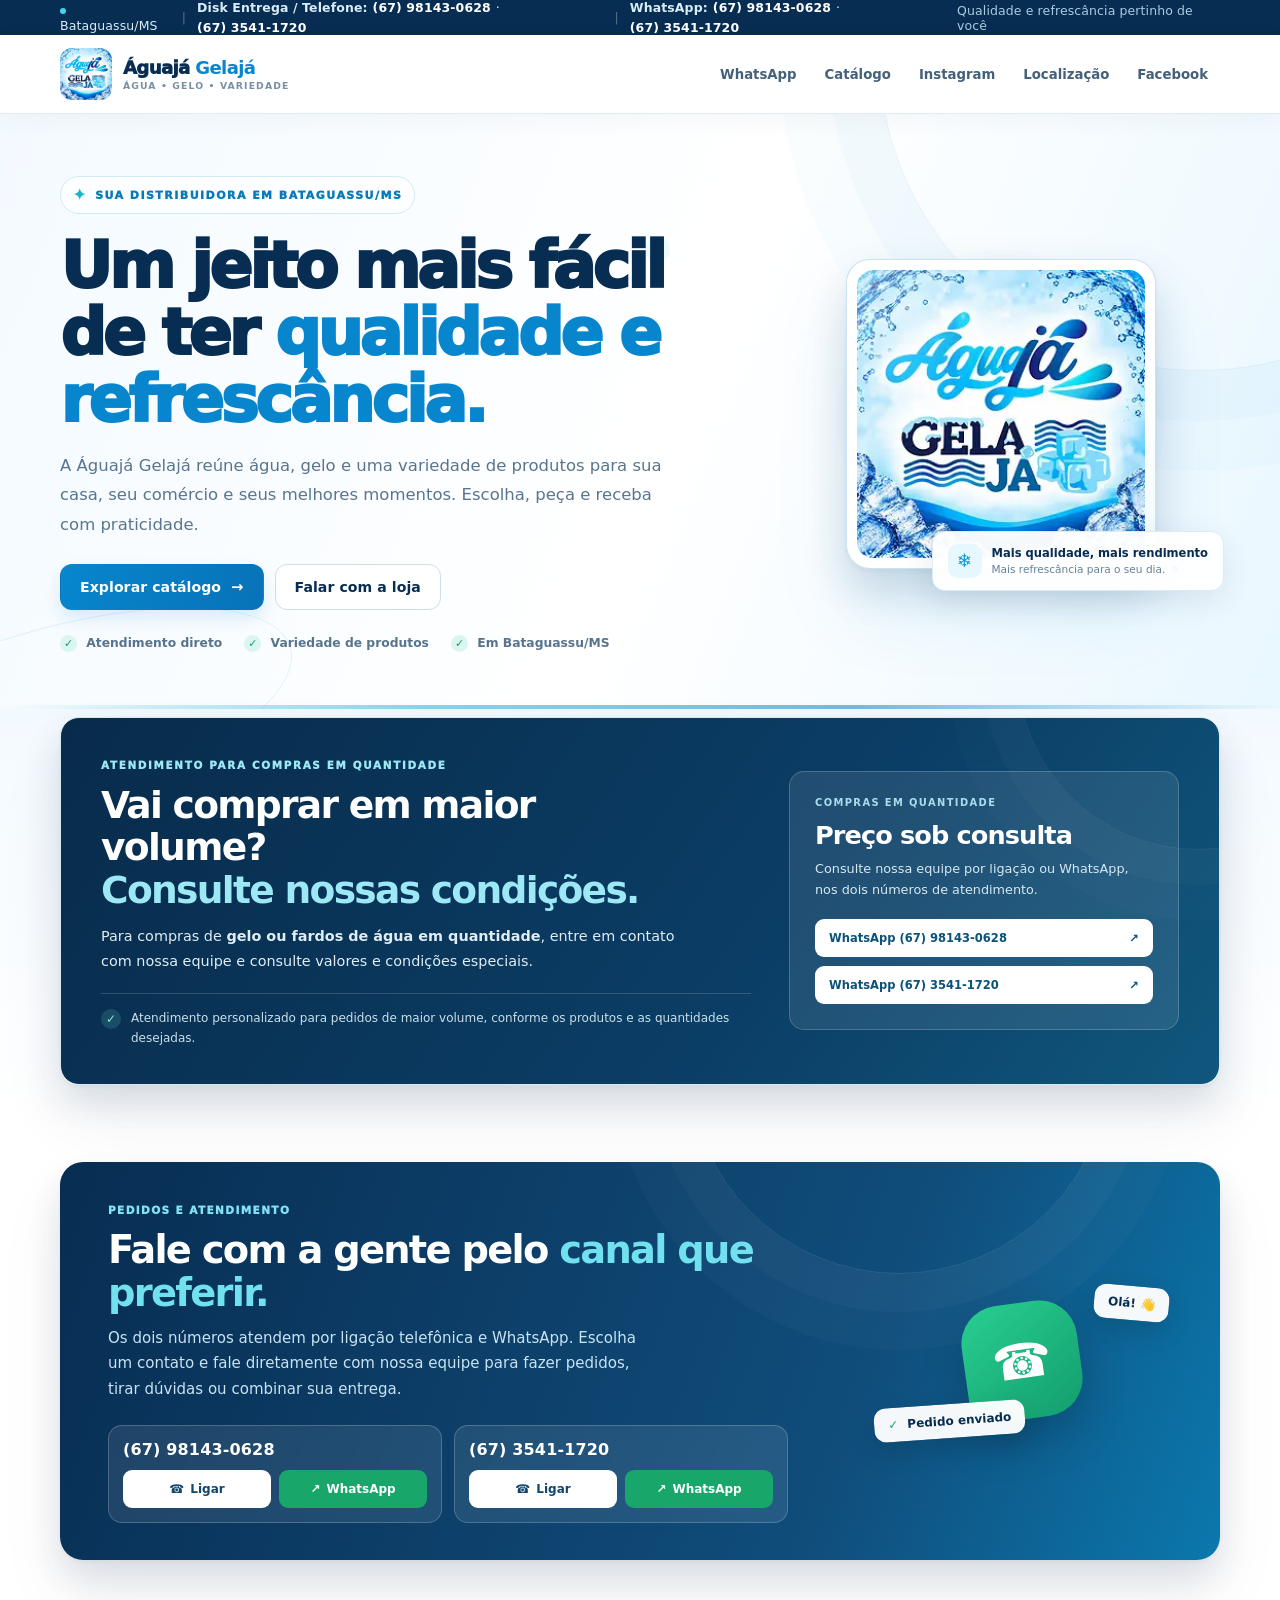
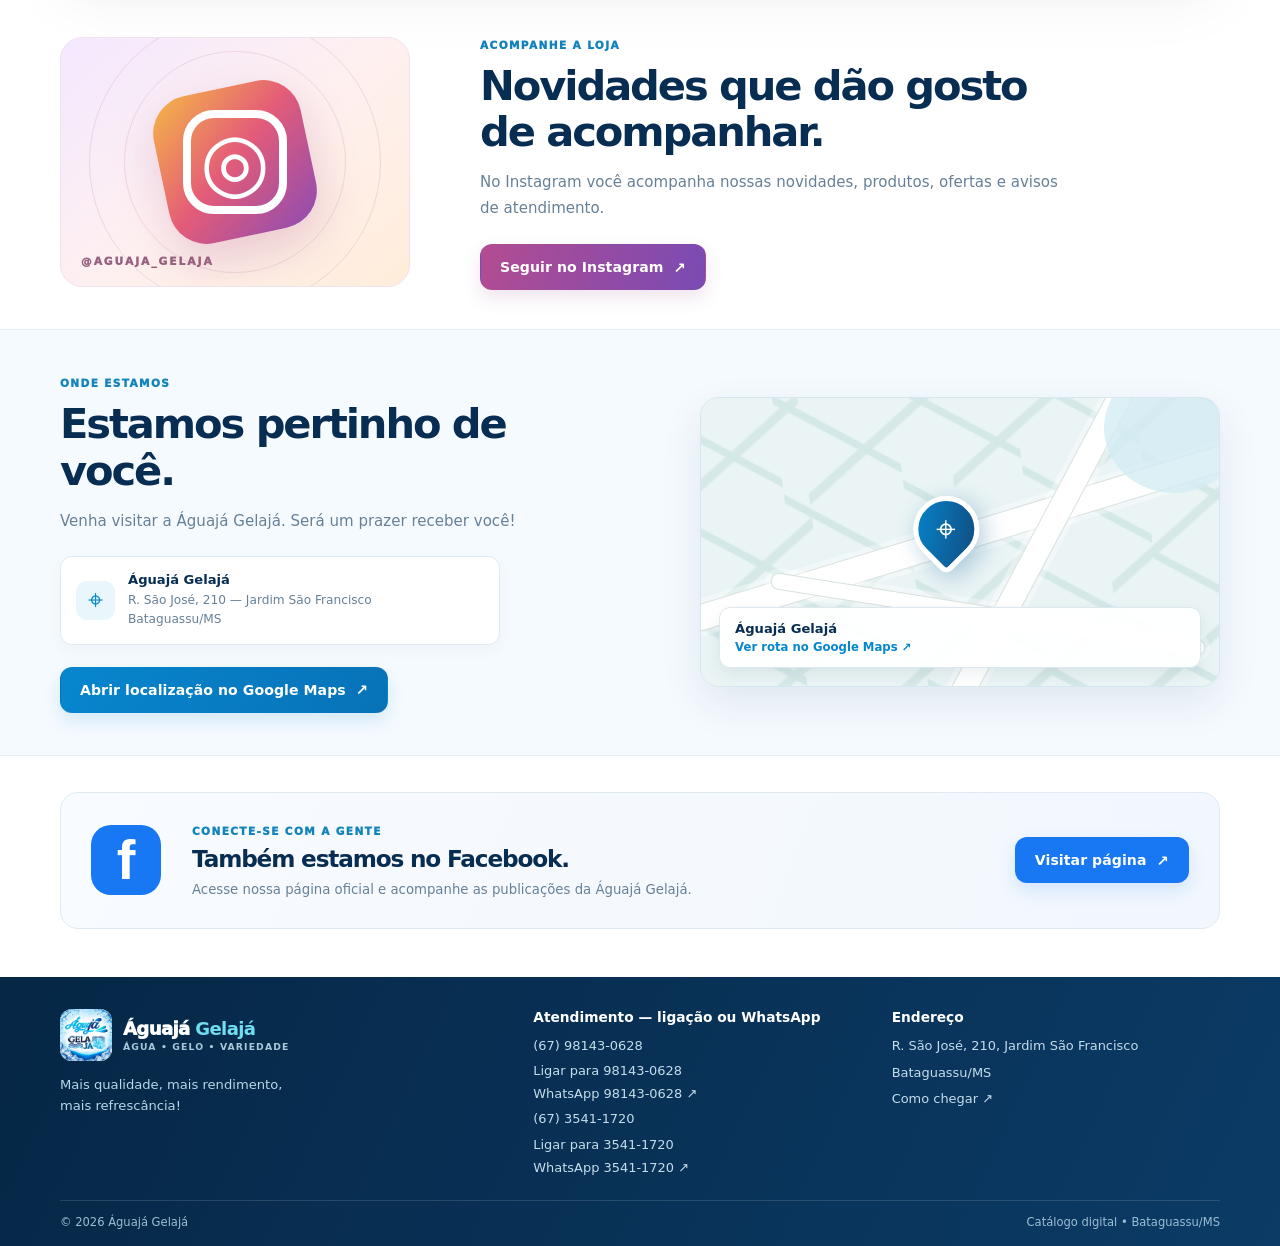
==== index.html @ b00aa29a "Atualiza cache da correção de enquadramento das fotos" ====
<!doctype html>
<html lang="pt-BR">
<head>
<meta charset="utf-8">
<meta http-equiv="Content-Security-Policy" content="default-src 'self'; script-src 'self'; style-src 'self'; img-src 'self' data:; connect-src 'self'; font-src 'self' data:; object-src 'none'; base-uri 'self'; form-action 'self'; frame-src 'none'; upgrade-insecure-requests;">
<meta name="viewport" content="width=device-width,initial-scale=1">
<meta name="theme-color" content="#082d52">
<meta name="description" content="Águajá Gelajá em Bataguassu/MS: distribuidora de água, gelo e variedade. Consulte nosso catálogo, faça seu pedido pelo WhatsApp ou visite nossa loja.">
<meta name="robots" content="index,follow,max-image-preview:large">
<link rel="canonical" href="https://aguajagelaja.github.io/aguaja-gelaja-catalogo/">
<meta property="og:locale" content="pt_BR">
<meta property="og:type" content="website">
<meta property="og:site_name" content="Águajá Gelajá">
<meta property="og:title" content="Águajá Gelajá | Água, gelo e variedade em Bataguassu/MS">
<meta property="og:description" content="Distribuidora de água, gelo e variedade em Bataguassu/MS. Confira o catálogo e peça pelo WhatsApp.">
<meta property="og:url" content="https://aguajagelaja.github.io/aguaja-gelaja-catalogo/">
<meta name="twitter:card" content="summary">
<title>Águajá Gelajá | Água, gelo e variedade em Bataguassu/MS</title>
<script type="application/ld+json">
{
  "@context": "https://schema.org",
  "@type": "Store",
  "name": "Águajá Gelajá",
  "url": "https://aguajagelaja.github.io/aguaja-gelaja-catalogo/",
  "description": "Distribuidora de água, gelo e variedade de produtos em Bataguassu, Mato Grosso do Sul.",
  "telephone": "+55-67-98143-0628",
  "address": {
    "@type": "PostalAddress",
    "streetAddress": "Rua São José, 210, Jardim São Francisco",
    "addressLocality": "Bataguassu",
    "addressRegion": "MS",
    "addressCountry": "BR"
  },
  "areaServed": {
    "@type": "City",
    "name": "Bataguassu"
  },
  "sameAs": [
    "https://www.instagram.com/aguaja_gelaja/",
    "https://www.facebook.com/share/1Gkaachfu8/"
  ],
  "contactPoint": [
    {
      "@type": "ContactPoint",
      "telephone": "+55-67-98143-0628",
      "contactType": "customer service",
      "availableLanguage": "Portuguese"
    },
    {
      "@type": "ContactPoint",
      "telephone": "+55-67-3541-1720",
      "contactType": "customer service",
      "availableLanguage": "Portuguese"
    }
  ]
}
</script>
<link rel="icon" href="assets/favicon.svg" type="image/svg+xml">
<link rel="stylesheet" href="assets/style.css?v=20261113-photo-frame-v2">
</head>
<body>
<div class="topbar">
  <div class="wrap topbar-inner">
    <span><span class="topbar-dot"></span> Bataguassu/MS</span>
    <span class="topbar-separator">|</span>
    <span class="topbar-contact"><b>Disk Entrega / Telefone:</b> <a href="tel:+5567981430628">(67) 98143-0628</a> · <a href="tel:+556735411720">(67) 3541-1720</a></span>
    <span class="topbar-separator">|</span>
    <span class="topbar-contact"><b>WhatsApp:</b> <a href="https://wa.me/5567981430628" target="_blank" rel="noopener">(67) 98143-0628</a> · <a href="https://wa.me/556735411720" target="_blank" rel="noopener">(67) 3541-1720</a></span>
    <span class="topbar-note">Qualidade e refrescância pertinho de você</span>
  </div>
</div>

<header class="site-header">
  <div class="wrap nav">
    <a class="brand" href="#inicio" aria-label="Águajá Gelajá — início">
      <span class="brand-logo"><img src="imagens/logo-aguaja-gelaja.webp?v=20261031-2" alt=""></span>
      <span class="brand-name">Águajá <b>Gelajá</b><small>ÁGUA • GELO • VARIEDADE</small></span>
    </a>
    <nav class="main-nav" aria-label="Navegação principal">
      <a href="#whatsapp">WhatsApp</a>
      <a href="#catalogo">Catálogo</a>
      <a href="#instagram">Instagram</a>
      <a href="#localizacao">Localização</a>
      <a href="#facebook">Facebook</a>
    </nav>
  </div>
</header>

<main id="inicio">
  <section class="hero">
    <div class="hero-orb hero-orb-one" aria-hidden="true"></div>
    <div class="hero-orb hero-orb-two" aria-hidden="true"></div>
    <div class="wrap hero-grid">
      <div class="hero-copy">
        <span class="eyebrow"><span class="eyebrow-spark">✦</span> SUA DISTRIBUIDORA EM BATAGUASSU/MS</span>
        <h1>Um jeito mais fácil de ter <span>qualidade e refrescância.</span></h1>
        <p>A Águajá Gelajá reúne água, gelo e uma variedade de produtos para sua casa, seu comércio e seus melhores momentos. Escolha, peça e receba com praticidade.</p>
        <div class="actions">
          <a class="button" href="#catalogo" id="explorarCatalogo" aria-expanded="false">Explorar catálogo <span aria-hidden="true">→</span></a>
          <a class="button button-outline" href="#whatsapp">Falar com a loja</a>
        </div>
        <div class="hero-proof">
          <span><b>✓</b> Atendimento direto</span>
          <span><b>✓</b> Variedade de produtos</span>
          <span><b>✓</b> Em Bataguassu/MS</span>
        </div>
      </div>
      <div class="hero-visual">
        <div class="hero-visual-glow"></div>
        <div class="hero-logo">
          <img src="imagens/logo-aguaja-gelaja.webp?v=20261031-2" alt="Logo oficial da Águajá Gelajá">
        </div>
        <div class="visual-caption"><span class="caption-icon">❄</span><span><b>Mais qualidade, mais rendimento</b><small>Mais refrescância para o seu dia.</small></span></div>
      </div>
    </div>
    <div class="hero-bottom-line"></div>
  </section>

  <section class="wholesale-section" aria-label="Condições para compras em quantidade">
    <div class="wrap">
      <div class="wholesale-banner">
        <div class="wholesale-copy">
          <span class="wholesale-kicker">ATENDIMENTO PARA COMPRAS EM QUANTIDADE</span>
          <h2>Vai comprar em maior volume? <span>Consulte nossas condições.</span></h2>
          <p>Para compras de <strong>gelo ou fardos de água em quantidade</strong>, entre em contato com nossa equipe e consulte valores e condições especiais.</p>
          <div class="wholesale-note"><span aria-hidden="true">✓</span><span>Atendimento personalizado para pedidos de maior volume, conforme os produtos e as quantidades desejadas.</span></div>
        </div>
        <div class="wholesale-contact-card">
          <span class="wholesale-contact-label">COMPRAS EM QUANTIDADE</span>
          <strong>Preço sob consulta</strong>
          <p>Consulte nossa equipe por ligação ou WhatsApp, nos dois números de atendimento.</p>
          <div class="wholesale-contact-links">
            <a href="https://wa.me/5567981430628?text=Ol%C3%A1!%20Gostaria%20de%20consultar%20valores%20para%20compra%20de%20gelo%20ou%20fardos%20de%20%C3%A1gua%20em%20quantidade." target="_blank" rel="noopener" class="wholesale-contact-link">WhatsApp (67) 98143-0628 <span aria-hidden="true">↗</span></a>
            <a href="https://wa.me/556735411720?text=Ol%C3%A1!%20Gostaria%20de%20consultar%20valores%20para%20compra%20de%20gelo%20ou%20fardos%20de%20%C3%A1gua%20em%20quantidade." target="_blank" rel="noopener" class="wholesale-contact-link">WhatsApp (67) 3541-1720 <span aria-hidden="true">↗</span></a>
          </div>
        </div>
      </div>
    </div>
  </section>

  <section class="section whatsapp-section" id="whatsapp">
    <div class="wrap">
      <div class="contact-panel">
        <div class="contact-panel-copy">
          <span class="section-kicker">PEDIDOS E ATENDIMENTO</span>
          <h2>Fale com a gente pelo <span>canal que preferir.</span></h2>
          <p>Os dois números atendem por ligação telefônica e WhatsApp. Escolha um contato e fale diretamente com nossa equipe para fazer pedidos, tirar dúvidas ou combinar sua entrega.</p>
          <div class="contact-number-grid">
            <div class="contact-number-card">
              <strong>(67) 98143-0628</strong>
              <div class="contact-number-actions">
                <a class="contact-action-call" href="tel:+5567981430628"><span aria-hidden="true">☎</span> Ligar</a>
                <a class="contact-action-whatsapp" href="https://wa.me/5567981430628" target="_blank" rel="noopener"><span aria-hidden="true">↗</span> WhatsApp</a>
              </div>
            </div>
            <div class="contact-number-card">
              <strong>(67) 3541-1720</strong>
              <div class="contact-number-actions">
                <a class="contact-action-call" href="tel:+556735411720"><span aria-hidden="true">☎</span> Ligar</a>
                <a class="contact-action-whatsapp" href="https://wa.me/556735411720" target="_blank" rel="noopener"><span aria-hidden="true">↗</span> WhatsApp</a>
              </div>
            </div>
          </div>
        </div>
        <div class="contact-panel-art" aria-hidden="true">
          <div class="chat-bubble bubble-back">Olá! 👋</div>
          <div class="chat-bubble bubble-front"><span>✓</span> Pedido enviado</div>
          <div class="chat-circle">☎</div>
        </div>
      </div>
    </div>
  </section>

  <section class="section catalog-section" id="catalogo" hidden>
    <div class="wrap">
      <div class="catalog-intro">
        <div>
          <span class="section-kicker">ESCOLHA O QUE VOCÊ PRECISA</span>
          <h2>Nosso catálogo</h2>
          <p>Confira todos os produtos em um só lugar, use a busca para encontrar o que procura e monte seu pedido em poucos passos.</p>
        </div>
        <button class="button cart-open-button" id="openCart"><span>▣</span> Meu pedido <span class="count" id="count">0</span></button>
      </div>
      <div class="catalog-workspace">
        <div class="catalog-controls">
          <div class="category-navigation">
            <div class="category-tabs-heading">Escolha uma categoria</div>
            <div class="tabs" id="tabs" role="group" aria-label="Categorias do catálogo"></div>
          </div>
          <div class="tools">
            <label class="search-wrap"><span aria-hidden="true">⌕</span><input id="search" type="search" placeholder="Buscar produto ou sabor..." aria-label="Buscar produto"></label>
            <label class="sort-wrap"><span class="sr-only">Ordenar produtos</span><select id="sort" aria-label="Ordenar produtos"><option value="default">Ordem padrão</option><option value="price-up">Menor preço</option><option value="price-down">Maior preço</option><option value="name">Nome A–Z</option></select></label>
          </div>
        </div>
        <div class="grid" id="products" aria-live="polite"></div>
      </div>
      <p class="disclaimer"><b>Informações:</b> preços e disponibilidade sujeitos a confirmação. Taxa de entrega a consultar. Desconto de 5% nas polpas de fruta para pagamentos em dinheiro ou Pix. Desconto na compra de 2 ou mais galões de 20 L: consulte as condições na loja.</p>
    </div>
  </section>

  <section class="section social-section instagram-section" id="instagram">
    <div class="wrap social-layout">
      <div class="social-art instagram-art" aria-hidden="true">
        <div class="social-art-ring"></div>
        <div class="instagram-glyph">◎</div>
        <span class="social-art-label">@AGUAJA_GELAJA</span>
      </div>
      <div class="social-copy">
        <span class="section-kicker">ACOMPANHE A LOJA</span>
        <h2>Novidades que dão gosto de acompanhar.</h2>
        <p>No Instagram você acompanha nossas novidades, produtos, ofertas e avisos de atendimento.</p>
        <a class="button button-instagram" href="https://www.instagram.com/aguaja_gelaja/" target="_blank" rel="noopener">Seguir no Instagram <span aria-hidden="true">↗</span></a>
      </div>
    </div>
  </section>

  <section class="section location-section" id="localizacao">
    <div class="wrap location-layout">
      <div class="location-copy">
        <span class="section-kicker">ONDE ESTAMOS</span>
        <h2>Estamos pertinho de você.</h2>
        <p>Venha visitar a Águajá Gelajá. Será um prazer receber você!</p>
        <div class="address-card">
          <span class="address-pin">⌖</span>
          <span><b>Águajá Gelajá</b><small>R. São José, 210 — Jardim São Francisco<br>Bataguassu/MS</small></span>
        </div>
        <a class="button" href="https://maps.app.goo.gl/HNXY2ADto111G3rm7" target="_blank" rel="noopener">Abrir localização no Google Maps <span>↗</span></a>
      </div>
      <a class="map-card" href="https://maps.app.goo.gl/HNXY2ADto111G3rm7" target="_blank" rel="noopener" aria-label="Abrir a localização da Águajá Gelajá no Google Maps">
        <div class="map-grid" aria-hidden="true"></div>
        <div class="map-road road-one"></div><div class="map-road road-two"></div><div class="map-road road-three"></div>
        <div class="map-water" aria-hidden="true"></div>
        <div class="map-marker"><span>⌖</span></div>
        <div class="map-label"><b>Águajá Gelajá</b><small>Ver rota no Google Maps ↗</small></div>
      </a>
    </div>
  </section>

  <section class="section social-section facebook-section" id="facebook">
    <div class="wrap facebook-panel">
      <div class="facebook-icon" aria-hidden="true">f</div>
      <div class="facebook-copy">
        <span class="section-kicker">CONECTE-SE COM A GENTE</span>
        <h2>Também estamos no Facebook.</h2>
        <p>Acesse nossa página oficial e acompanhe as publicações da Águajá Gelajá.</p>
      </div>
      <a class="button button-facebook" href="https://www.facebook.com/share/1Gkaachfu8/" target="_blank" rel="noopener">Visitar página <span>↗</span></a>
    </div>
  </section>
</main>

<footer class="site-footer">
  <div class="wrap footer-main">
    <div class="footer-brand">
      <a class="brand brand-footer" href="#inicio"><span class="brand-logo"><img src="imagens/logo-aguaja-gelaja.webp?v=20261031-2" alt=""></span><span class="brand-name">Águajá <b>Gelajá</b><small>ÁGUA • GELO • VARIEDADE</small></span></a>
      <p>Mais qualidade, mais rendimento,<br>mais refrescância!</p>
    </div>
    <div class="footer-column"><b>Atendimento — ligação ou WhatsApp</b><span>(67) 98143-0628</span><a href="tel:+5567981430628">Ligar para 98143-0628</a><a href="https://wa.me/5567981430628" target="_blank" rel="noopener">WhatsApp 98143-0628 ↗</a><span>(67) 3541-1720</span><a href="tel:+556735411720">Ligar para 3541-1720</a><a href="https://wa.me/556735411720" target="_blank" rel="noopener">WhatsApp 3541-1720 ↗</a></div>
    <div class="footer-column"><b>Endereço</b><span>R. São José, 210, Jardim São Francisco</span><span>Bataguassu/MS</span><a href="https://maps.app.goo.gl/HNXY2ADto111G3rm7" target="_blank" rel="noopener">Como chegar ↗</a></div>
  </div>
  <div class="wrap footer-bottom"><span>© <span id="year"></span> Águajá Gelajá</span><span>Catálogo digital • Bataguassu/MS</span></div>
</footer>

<aside class="cart hidden" id="cart" aria-label="Seu pedido">
  <div class="cart-head"><h3>Seu pedido</h3><button class="icon-button" id="closeCart" aria-label="Fechar">✕</button></div>
  <div id="cartLines" class="cart-lines"></div>
  <div class="total"><span>Total estimado</span><span id="total">R$ 0,00</span></div>
  <p class="cart-contact-hint">Escolha para qual número deseja enviar seu pedido:</p>
  <button class="button cart-send" id="send" data-phone="5567981430628">WhatsApp (67) 98143-0628 ↗</button>
  <button class="button cart-send cart-send-alt" id="sendAlt" data-phone="556735411720">WhatsApp (67) 3541-1720 ↗</button>
</aside>
<script src="assets/app.js?v=20261113-photo-frame-v2"></script>

</body>
</html>
---- assets/style.css ----
/* Águajá Gelajá — identidade visual e layout principal */
:root{
  color-scheme:light;
  --navy:#082d52;
  --navy-2:#104a7c;
  --blue:#0786ce;
  --blue-2:#20b8dc;
  --ice:#eaf7fd;
  --ice-2:#f5fbfe;
  --ink:#193951;
  --muted:#668097;
  --line:#dceaf2;
  --white:#fff;
  --green:#149b65;
  --shadow:0 18px 55px rgba(8,45,82,.09);
}
*{box-sizing:border-box}
html{scroll-behavior:smooth;scroll-padding-top:96px}
body{margin:0;background:#fff;color:var(--ink);font-family:Inter,ui-sans-serif,system-ui,-apple-system,"Segoe UI",sans-serif;-webkit-font-smoothing:antialiased}
body:before{content:"";position:fixed;inset:0;pointer-events:none;z-index:-1;background:radial-gradient(circle at 80% 12%,rgba(32,184,220,.04),transparent 28%),radial-gradient(circle at 0 70%,rgba(7,134,206,.035),transparent 30%)}
a{color:inherit}
button,input,select{font:inherit}
.wrap{width:min(1160px,91.5%);margin-inline:auto}
.sr-only{position:absolute;width:1px;height:1px;padding:0;margin:-1px;overflow:hidden;clip:rect(0,0,0,0);white-space:nowrap;border:0}

/* Barra superior e navegação */
.topbar{background:var(--navy);color:#dcedf8;font-size:.78rem;letter-spacing:.01em}
.topbar-inner{min-height:35px;display:flex;align-items:center;gap:11px}
.topbar a{color:#fff;text-decoration:none;font-weight:800}
.topbar-dot{display:inline-block;width:6px;height:6px;background:#46d3ea;border-radius:50%;margin:0 6px 1px 0}
.topbar-separator{opacity:.35}
.topbar-note{margin-left:auto;color:#a9cce1}
.site-header{position:sticky;top:0;z-index:30;background:rgba(255,255,255,.95);backdrop-filter:blur(14px);border-bottom:1px solid rgba(220,234,242,.9)}
.nav{min-height:78px;display:flex;align-items:center;justify-content:space-between;gap:28px}
.brand{display:flex;align-items:center;gap:11px;text-decoration:none;color:var(--navy);flex:none}
.brand-mark{width:42px;height:42px;border-radius:14px;display:grid;place-items:center;background:linear-gradient(145deg,var(--blue),var(--navy-2));color:#fff;font-size:1.18rem;font-weight:950;letter-spacing:-.1em;box-shadow:0 6px 16px rgba(7,134,206,.2)}
.brand-mark span{color:#8ae8f3}
.brand-name{font-weight:950;font-size:1.13rem;letter-spacing:-.035em}
.brand-name b{color:var(--blue)}
.brand-name small{display:block;margin-top:2px;color:#7890a4;font-size:.58rem;letter-spacing:.12em;font-weight:850}
.main-nav{display:flex;align-items:center;justify-content:flex-end;gap:4px;flex-wrap:wrap}
.main-nav a{position:relative;text-decoration:none;color:#456078;font-size:.83rem;font-weight:800;padding:10px 12px;border-radius:9px;transition:color .18s,background .18s}
.main-nav a:hover,.main-nav a:focus-visible{color:var(--blue);background:#eff8fd}

/* Botões */
.button{min-height:46px;display:inline-flex;align-items:center;justify-content:center;gap:10px;padding:0 19px;border:1px solid transparent;border-radius:10px;background:linear-gradient(110deg,var(--blue),#0872b8);color:white;text-decoration:none;font-size:.88rem;font-weight:850;letter-spacing:.005em;cursor:pointer;box-shadow:0 8px 18px rgba(7,134,206,.14);transition:transform .18s,box-shadow .18s,filter .18s}
.button:hover{transform:translateY(-2px);box-shadow:0 12px 23px rgba(7,134,206,.2);filter:saturate(1.08)}
.button:active{transform:translateY(0)}
.button-outline{background:white;border-color:#cbdfea;color:var(--navy);box-shadow:none}
.button-outline:hover{background:#f1f9fd;border-color:#a9d9ee;box-shadow:none}
.button span{font-size:1.05em}
.actions{display:flex;align-items:center;gap:11px;flex-wrap:wrap;margin-top:24px}

/* Hero */
.hero{position:relative;overflow:hidden;background:linear-gradient(112deg,#f3faff 0%,#fff 53%,#e9f7ff 100%);padding:62px 0 57px}
.hero:before{content:"";position:absolute;width:640px;height:640px;border:1px solid rgba(7,134,206,.09);border-radius:50%;right:-240px;top:-385px;box-shadow:0 0 0 50px rgba(7,134,206,.025),0 0 0 100px rgba(7,134,206,.02)}
.hero:after{content:"";position:absolute;width:520px;height:180px;border:1px solid rgba(7,134,206,.1);border-radius:50%;left:-220px;bottom:-105px;transform:rotate(-17deg)}
.hero-grid{position:relative;z-index:1;display:grid;grid-template-columns:minmax(0,1.2fr) minmax(320px,.8fr);align-items:center;gap:65px}
.hero-copy{max-width:660px}
.eyebrow,.section-kicker{display:inline-flex;align-items:center;gap:8px;color:#0879b9;font-size:.69rem;font-weight:950;letter-spacing:.13em}
.eyebrow{border:1px solid #d2eaf6;background:rgba(255,255,255,.8);padding:9px 12px;border-radius:30px}
.eyebrow-spark{color:#13b6cf;font-size:.95rem}
.hero h1{max-width:720px;margin:19px 0 17px;color:var(--navy);font-size:clamp(2.55rem,5vw,4.35rem);line-height:1.045;letter-spacing:-.055em;font-weight:950}
.hero h1 span{color:var(--blue)}
.hero-copy>p{max-width:610px;margin:0;color:#59758d;font-size:1.03rem;line-height:1.8}
.hero-proof{display:flex;flex-wrap:wrap;gap:17px 22px;margin-top:25px;color:#57748c;font-size:.77rem;font-weight:750}
.hero-proof b{display:inline-grid;place-items:center;width:17px;height:17px;border-radius:50%;margin-right:5px;background:#dbf5ef;color:#129b73;font-size:.68rem}
.hero-visual{position:relative;min-height:370px;display:grid;place-items:center}
.hero-visual-glow{position:absolute;width:330px;height:330px;border-radius:50%;background:radial-gradient(circle,rgba(33,189,226,.17),rgba(7,134,206,.07) 52%,transparent 73%)}
.hero-logo{position:relative;width:min(100%,310px);padding:10px;background:#fff;border:1px solid rgba(194,224,240,.85);border-radius:24px;overflow:hidden;box-shadow:0 20px 60px rgba(13,74,116,.14);transform:rotate(1deg)}
.hero-logo img{display:block;width:100%;height:auto;aspect-ratio:1;object-fit:contain;border-radius:16px}
.visual-caption{position:absolute;bottom:8px;right:-4px;display:flex;align-items:center;gap:10px;padding:12px 15px;border:1px solid #dcecf4;background:rgba(255,255,255,.96);border-radius:13px;box-shadow:0 10px 30px rgba(8,45,82,.1)}
.caption-icon{width:34px;height:34px;display:grid;place-items:center;border-radius:10px;background:#e6f7fd;color:#079bd0;font-size:1.15rem}
.visual-caption b,.visual-caption small{display:block}
.visual-caption b{color:var(--navy);font-size:.72rem}
.visual-caption small{margin-top:3px;color:var(--muted);font-size:.66rem}
.hero-orb{position:absolute;border-radius:50%;pointer-events:none}
.hero-orb-one{width:9px;height:9px;top:22%;left:51%;background:#6cd9ef;box-shadow:0 0 0 8px rgba(108,217,239,.12)}
.hero-orb-two{width:6px;height:6px;right:8%;bottom:23%;background:#0e85c4;box-shadow:0 0 0 8px rgba(14,133,196,.1)}
.hero-bottom-line{position:absolute;bottom:0;left:0;right:0;height:4px;background:linear-gradient(90deg,transparent,var(--blue-2),var(--blue),transparent);opacity:.55}

/* Seções gerais */
.section{padding:36px 0}
.section-copy h2,.heading h2{margin:9px 0 12px;color:var(--navy);font-size:clamp(1.65rem,3.2vw,2.45rem);line-height:1.12;letter-spacing:-.045em}
.section-copy p,.heading p{color:var(--muted);line-height:1.7;margin:0}
.section-kicker{color:#1283bb;font-size:.66rem}
.feature-card{display:flex;align-items:center;justify-content:space-between;gap:28px;border:1px solid var(--line);border-radius:19px;padding:26px 30px;background:#fff;box-shadow:var(--shadow)}
.section-copy{max-width:700px}
.section-copy p{max-width:650px}

/* WhatsApp */
.whatsapp-section{padding-top:35px;padding-bottom:35px}
.contact-panel{position:relative;min-height:265px;overflow:hidden;display:grid;grid-template-columns:minmax(0,1fr) 300px;align-items:center;gap:30px;padding:37px 48px;border-radius:23px;background:linear-gradient(110deg,#082d52 0%,#104d7b 68%,#0b78ad 100%);box-shadow:0 22px 48px rgba(8,45,82,.16)}
.contact-panel:before{content:"";position:absolute;width:420px;height:420px;border:1px solid rgba(255,255,255,.11);border-radius:50%;right:110px;top:-310px;box-shadow:0 0 0 38px rgba(255,255,255,.025),0 0 0 76px rgba(255,255,255,.02)}
.contact-panel-copy{position:relative;z-index:1;max-width:600px}
.contact-panel .section-kicker{color:#80e2f4}
.contact-panel h2{margin:10px 0 12px;color:#fff;font-size:clamp(1.7rem,3vw,2.5rem);line-height:1.12;letter-spacing:-.045em}
.contact-panel h2 span{color:#71e0ef}
.contact-panel p{max-width:550px;color:#c8e3f1;line-height:1.7;margin:0;font-size:.94rem}
.contact-actions{display:flex;align-items:center;gap:18px;flex-wrap:wrap;margin-top:23px}
.button-whatsapp{background:#18a66b;box-shadow:0 8px 20px rgba(1,22,36,.15)}
.button-whatsapp:hover{background:#12945e}
.button-icon{font-size:1rem}
.phone-link{color:#fff;text-decoration:none;font-weight:850;font-size:.88rem}
.contact-panel-art{position:relative;min-height:170px;display:grid;place-items:center}
.chat-circle{width:116px;height:116px;border-radius:38px 38px 38px 12px;display:grid;place-items:center;background:linear-gradient(145deg,#28cf91,#139d6d);color:white;font-size:3rem;box-shadow:0 18px 45px rgba(0,0,0,.2);transform:rotate(-8deg)}
.chat-bubble{position:absolute;z-index:2;border:1px solid rgba(255,255,255,.26);border-radius:12px;background:rgba(255,255,255,.96);box-shadow:0 10px 26px rgba(0,0,0,.13);padding:9px 13px;color:var(--navy);font-size:.75rem;font-weight:850}
.bubble-back{top:10px;right:3px;transform:rotate(5deg)}
.bubble-front{bottom:8px;left:2px;transform:rotate(-4deg)}
.bubble-front span{color:#16a66c;margin-right:5px}

/* Catálogo e controles do catálogo */
.catalog-section{padding:46px 0 42px;background:linear-gradient(180deg,#f4faff,#fff 75%);border-top:1px solid #e4f0f6;border-bottom:1px solid #e4f0f6;scroll-margin-top:90px}
.catalog-intro{display:flex;align-items:flex-end;justify-content:space-between;gap:22px;margin-bottom:22px}
.catalog-intro h2{margin:8px 0 9px;color:var(--navy);font-size:clamp(2rem,4vw,2.8rem);letter-spacing:-.05em;line-height:1.05}
.catalog-intro p{margin:0;color:var(--muted);line-height:1.6}
.cart-open-button{white-space:nowrap;background:var(--navy);box-shadow:0 8px 18px rgba(8,45,82,.13)}
.cart-open-button:hover{background:#104d7b}
.count{display:inline-grid;place-items:center;min-width:23px;height:23px;padding:0 6px;border-radius:30px;background:rgba(255,255,255,.17);color:#fff;font-size:.76rem}
.catalog-workspace{border:1px solid #e2edf4;border-radius:20px;background:#fff;padding:20px;box-shadow:0 18px 45px rgba(8,45,82,.055)}
.catalog-controls{margin-bottom:17px}
.tabs{display:flex;align-items:center;gap:8px;flex-wrap:wrap;margin:0 0 12px}
.tab{border:1px solid #dceaf2;border-radius:9px;background:#fff;color:#456078;padding:9px 13px;font-size:.78rem;font-weight:850;white-space:nowrap;cursor:pointer;transition:background .16s,border .16s,color .16s,transform .16s}
.tab:hover{border-color:#8fcbe6;color:var(--blue);transform:translateY(-1px)}
.tab.active{background:var(--navy);border-color:var(--navy);color:#fff;box-shadow:0 4px 12px rgba(8,45,82,.14)}
.sub-tabs{padding-top:5px}
.tools{display:flex;align-items:center;gap:10px;flex-wrap:wrap;margin-top:18px}
.search-wrap,.sort-wrap{display:flex;align-items:center;gap:9px;min-height:45px;border:1px solid #dceaf2;border-radius:10px;background:#fafdff;padding:0 12px;color:#7b98ac}
.search-wrap{flex:1;min-width:220px}
.search-wrap>span{font-size:1.4rem;line-height:1;color:var(--blue)}
.tools input,.tools select{height:42px;border:0;outline:0;background:transparent;color:var(--ink);font-size:.85rem}
.tools input{width:100%;min-width:0}
.tools select{min-width:148px;cursor:pointer}
.search-wrap:focus-within,.sort-wrap:focus-within{border-color:#74c4e8;box-shadow:0 0 0 3px rgba(7,134,206,.09)}
.sort-wrap{padding-right:5px}
.grid{display:grid;grid-template-columns:repeat(3,minmax(0,1fr));gap:15px}
.card{position:relative;min-width:0;background:#fff;border:1px solid #e3edf3;border-radius:14px;padding:12px;display:flex;flex-direction:column;box-shadow:0 4px 14px rgba(8,45,82,.035);transition:transform .18s,box-shadow .18s,border-color .18s}
.card:hover{transform:translateY(-3px);border-color:#c3dfed;box-shadow:0 13px 25px rgba(8,45,82,.09)}
.photo{height:158px;overflow:hidden;display:flex;align-items:center;justify-content:center;background:linear-gradient(145deg,#f5fbfe,#eaf6fc);border-radius:10px;font-size:3rem;margin-bottom:13px}
.photo img{display:block;width:100%;height:100%;object-fit:contain;border-radius:10px}
.tag{color:#0786c8;font-size:.64rem;font-weight:950;text-transform:uppercase;letter-spacing:.085em}
.card h3{font-size:.94rem;line-height:1.38;color:var(--navy);margin:7px 0}
.card p{font-size:.81rem;line-height:1.55;color:var(--muted);flex:1;margin:0 0 11px}
.price{font-size:1.2rem;font-weight:950;color:var(--navy);margin-bottom:2px;letter-spacing:-.025em}
.unit{font-size:.71rem;color:#7790a3;margin-bottom:11px}
.add{border:1px solid #cde8f4;border-radius:9px;padding:10px;background:#eaf7fd;color:#086da9;font-weight:900;font-size:.77rem;cursor:pointer;transition:background .15s,border .15s}
.add:hover{background:#d9f0fa;border-color:#a9d9ee}
.disclaimer{font-size:.75rem;color:#7a91a3;line-height:1.65;margin:15px 2px 0}
.disclaimer b{color:#4b6a82}
.empty{grid-column:1/-1;padding:26px;border:1px dashed #c7dce8;border-radius:12px;color:var(--muted);background:#fafdff;text-align:center}

/* Instagram */
.social-section{padding:39px 0}
.social-layout{display:grid;grid-template-columns:350px 1fr;align-items:center;gap:70px}
.social-art{position:relative;min-height:250px;display:grid;place-items:center;overflow:hidden;border-radius:22px;background:linear-gradient(140deg,#f3e8ff,#fef0f0 50%,#ffedda);border:1px solid #f1e3ed}
.social-art:before,.social-art:after{content:"";position:absolute;border-radius:50%;border:1px solid rgba(160,83,143,.16)}
.social-art:before{width:290px;height:290px}
.social-art:after{width:220px;height:220px}
.social-art-ring{position:absolute;width:150px;height:150px;border-radius:38px;background:linear-gradient(140deg,#f5b746 0%,#e45c78 48%,#8d4bb4 100%);transform:rotate(-12deg);box-shadow:0 18px 45px rgba(160,67,122,.22)}
.instagram-glyph{position:relative;z-index:1;width:104px;height:104px;border:8px solid #fff;border-radius:31px;display:grid;place-items:center;color:#fff;font-size:5rem;font-weight:300;line-height:.7}
.social-art-label{position:absolute;bottom:18px;left:20px;color:#96617e;font-size:.67rem;font-weight:950;letter-spacing:.18em}
.social-copy{max-width:600px}
.social-copy h2,.location-copy h2,.facebook-copy h2{color:var(--navy);font-size:clamp(1.8rem,3.6vw,2.6rem);line-height:1.12;letter-spacing:-.05em;margin:10px 0 13px}
.social-copy p,.location-copy>p,.facebook-copy p{color:var(--muted);line-height:1.75;margin:0;max-width:590px;font-size:.94rem}
.button-instagram{margin-top:23px;background:linear-gradient(110deg,#b34c91,#794bb4);box-shadow:0 8px 18px rgba(150,74,143,.15)}
.button-instagram:hover{filter:brightness(.96)}

/* Localização */
.location-section{padding:42px 0;background:#f5faff;border-block:1px solid #e6f0f6}
.location-layout{display:grid;grid-template-columns:minmax(0,1fr) minmax(340px,.92fr);gap:75px;align-items:center}
.location-copy h2{max-width:470px}
.address-card{display:flex;align-items:center;gap:13px;margin:22px 0;padding:15px;border:1px solid #dfebf2;border-radius:12px;background:#fff;max-width:440px;box-shadow:0 5px 15px rgba(8,45,82,.035)}
.address-pin{width:39px;height:39px;display:grid;place-items:center;border-radius:11px;background:#e9f7fd;color:var(--blue);font-size:1.7rem}
.address-card b,.address-card small{display:block}
.address-card b{font-size:.82rem;color:var(--navy)}
.address-card small{margin-top:4px;font-size:.76rem;line-height:1.55;color:var(--muted)}
.map-card{position:relative;min-height:290px;display:block;overflow:hidden;border:1px solid #d6e7f0;border-radius:19px;background:#eaf4f5;box-shadow:0 16px 42px rgba(8,45,82,.09);text-decoration:none}
.map-grid{position:absolute;inset:-30px;background-color:#eaf4f5;background-image:linear-gradient(35deg,transparent 46%,#d5e8e8 47%,#d5e8e8 51%,transparent 52%),linear-gradient(145deg,transparent 47%,#d7e9e6 48%,#d7e9e6 52%,transparent 53%);background-size:120px 100px,145px 125px;transform:rotate(-7deg)}
.map-road{position:absolute;background:#fff;border:1px solid #d7e2dd;border-radius:30px;box-shadow:0 0 0 5px rgba(255,255,255,.35)}
.road-one{width:130%;height:27px;left:-10%;top:41%;transform:rotate(-17deg)}
.road-two{width:25px;height:150%;left:62%;top:-20%;transform:rotate(28deg)}
.road-three{width:85%;height:17px;left:13%;top:72%;transform:rotate(9deg)}
.map-water{position:absolute;right:-25px;top:-35px;width:140px;height:130px;border-radius:50%;background:#d4edf4;opacity:.8}
.map-marker{position:absolute;top:34%;left:50%;transform:translate(-50%,-50%);width:66px;height:66px;border-radius:50% 50% 50% 8px;display:grid;place-items:center;background:linear-gradient(145deg,var(--blue),var(--navy-2));border:5px solid white;color:white;font-size:2.2rem;box-shadow:0 8px 23px rgba(6,92,145,.3);rotate:-45deg}
.map-marker span{rotate:45deg}
.map-label{position:absolute;left:18px;right:18px;bottom:18px;padding:13px 15px;background:rgba(255,255,255,.96);border:1px solid #dce8ee;border-radius:11px;box-shadow:0 6px 16px rgba(8,45,82,.08)}
.map-label b,.map-label small{display:block}
.map-label b{color:var(--navy);font-size:.82rem}
.map-label small{color:var(--blue);font-size:.73rem;font-weight:800;margin-top:4px}

/* Facebook */
.facebook-section{padding:36px 0 48px}
.facebook-panel{display:grid;grid-template-columns:78px 1fr auto;align-items:center;gap:23px;padding:27px 30px;border:1px solid #dfeaf1;border-radius:18px;background:linear-gradient(110deg,#f8fbff,#f1f7fd)}
.facebook-icon{width:70px;height:70px;display:grid;place-items:center;border-radius:20px;background:#1877f2;color:white;font-family:Arial,sans-serif;font-size:3.5rem;font-weight:900;line-height:1}
.facebook-copy h2{font-size:1.45rem;margin:7px 0 6px}
.facebook-copy p{font-size:.83rem}
.button-facebook{background:#1877f2;box-shadow:0 8px 18px rgba(24,119,242,.14)}
.button-facebook:hover{background:#1265d4}

/* Rodapé */
.site-footer{background:linear-gradient(115deg,#062746,#0b3b66);color:#d9edf9;padding:32px 0 17px}
.footer-main{display:grid;grid-template-columns:1.35fr 1fr 1fr;gap:30px;padding-bottom:25px}
.brand-footer .brand-mark{background:linear-gradient(145deg,#20b8dc,#087fc7);box-shadow:none}
.brand-footer .brand-name{color:#fff}
.brand-footer .brand-name b{color:#70def0}
.brand-footer .brand-name small{color:#a9c8da}
.footer-brand p{color:#b9d5e7;font-size:.82rem;line-height:1.65;margin:13px 0 0}
.footer-column{display:flex;flex-direction:column;align-items:flex-start;gap:8px;font-size:.81rem}
.footer-column b{color:#fff;font-size:.86rem;margin-bottom:3px}
.footer-column a{color:#c3ddeb;text-decoration:none}
.footer-column a:hover{color:#fff;text-decoration:underline}
.footer-column span{color:#c3ddeb;line-height:1.5}
.footer-bottom{display:flex;justify-content:space-between;gap:15px;padding-top:14px;border-top:1px solid rgba(255,255,255,.13);color:#9cbed4;font-size:.72rem}

/* Carrinho e controles que o catálogo usa */
.cart{position:fixed;right:16px;bottom:16px;width:min(385px,calc(100vw - 30px));max-height:min(78vh,620px);overflow:auto;background:#fff;border:1px solid #d8e7ef;box-shadow:0 18px 55px rgba(5,35,62,.23);border-radius:16px;padding:16px;z-index:50}
.cart-head{display:flex;justify-content:space-between;align-items:center;gap:12px;padding-bottom:9px;border-bottom:1px solid #edf2f6}
.cart-head h3{margin:0;color:var(--navy);font-size:1.04rem}
.icon-button{width:34px;height:34px;border:1px solid var(--line);border-radius:9px;background:#f7fbfd;color:#35536b;cursor:pointer}
.cart-lines{max-height:260px;overflow:auto}
.line{display:flex;justify-content:space-between;align-items:center;gap:10px;border-bottom:1px solid #edf2f6;padding:10px 0;font-size:.82rem}
.line b{color:var(--navy)}
.line small{color:#8499a8}
.qty{display:flex;align-items:center;gap:7px;white-space:nowrap;font-weight:850}
.qty button{width:27px;height:27px;border:1px solid #d8e7ef;border-radius:7px;background:#f3faff;color:var(--navy);cursor:pointer}
.total{display:flex;justify-content:space-between;align-items:center;gap:10px;font-weight:950;color:var(--navy);padding:14px 0}
.cart-send{width:100%}
.hidden{display:none!important}
:focus-visible{outline:3px solid rgba(32,184,220,.55);outline-offset:3px}
[hidden]{display:none!important}

/* Ajustes responsivos */
@media(max-width:900px){
  .nav{gap:15px}
  .main-nav{gap:0}
  .main-nav a{padding:9px 8px;font-size:.77rem}
  .hero-grid{gap:30px;grid-template-columns:minmax(0,1.1fr) minmax(260px,.9fr)}
  .hero-visual{min-height:320px}
  .hero-logo{width:min(100%,270px)}
  .social-layout{grid-template-columns:300px 1fr;gap:42px}
  .location-layout{gap:38px}
  .grid{grid-template-columns:repeat(2,minmax(0,1fr))}
}
@media(max-width:700px){
  html{scroll-padding-top:120px}
  .topbar-inner{min-height:33px;gap:8px;font-size:.72rem}
  .topbar-note{display:none}
  .nav{align-items:flex-start;flex-direction:column;gap:9px;padding:11px 0 9px;min-height:auto}
  .brand-mark{width:37px;height:37px;border-radius:12px}
  .brand-name{font-size:1.03rem}
  .main-nav{width:100%;justify-content:flex-start;flex-wrap:nowrap;overflow-x:auto;padding:1px 0 4px;scrollbar-width:thin}
  .main-nav a{flex:0 0 auto;padding:8px 10px;font-size:.76rem}
  .hero{padding:34px 0 32px}
  .hero-grid{grid-template-columns:1fr;gap:28px}
  .hero-copy{order:2}
  .hero-visual{order:1;min-height:255px}
  .hero-logo{width:min(72vw,230px);padding:7px;border-radius:18px}
  .hero-logo img{border-radius:12px}
  .visual-caption{right:2px;bottom:-3px;padding:9px 11px}
  .caption-icon{width:29px;height:29px}
  .hero h1{font-size:clamp(2.25rem,10vw,3.3rem);margin:14px 0}
  .hero-copy>p{font-size:.93rem;line-height:1.7}
  .hero-proof{gap:9px 14px;font-size:.69rem;margin-top:19px}
  .actions{gap:9px;margin-top:20px}
  .actions .button{flex:1 1 auto}
  .section{padding:25px 0}
  .whatsapp-section{padding:22px 0}
  .contact-panel{grid-template-columns:1fr;padding:26px 22px 21px;gap:0;border-radius:18px}
  .contact-panel-art{min-height:130px;margin-top:12px}
  .chat-circle{width:88px;height:88px;border-radius:30px 30px 30px 9px;font-size:2.3rem}
  .bubble-back{top:3px;right:calc(50% - 110px)}
  .bubble-front{bottom:0;left:calc(50% - 110px)}
  .contact-actions{gap:13px;margin-top:18px}
  .contact-actions .button{width:100%}
  .catalog-section{padding:30px 0}
  .catalog-intro{align-items:flex-start;flex-direction:column;margin-bottom:17px}
  .cart-open-button{width:100%}
  .catalog-workspace{padding:12px;border-radius:15px}
  .tabs{flex-wrap:nowrap;overflow-x:auto;padding:1px 0 8px;scrollbar-width:thin}
  .tab{flex:0 0 auto;padding:9px 11px}
  .tools{flex-direction:column;align-items:stretch;gap:8px;margin-top:13px}
  .search-wrap,.sort-wrap{width:100%;min-width:0}
  .sort-wrap select{width:100%}
  .social-section{padding:28px 0}
  .social-layout{grid-template-columns:1fr;gap:24px}
  .social-art{min-height:190px}
  .social-art:before{width:225px;height:225px}
  .social-art:after{width:170px;height:170px}
  .social-art-ring{width:120px;height:120px;border-radius:31px}
  .instagram-glyph{width:84px;height:84px;border-width:7px;border-radius:25px;font-size:4rem}
  .location-layout{grid-template-columns:1fr;gap:24px}
  .map-card{min-height:235px}
  .facebook-panel{grid-template-columns:58px 1fr;gap:15px;padding:20px}
  .facebook-icon{width:54px;height:54px;border-radius:15px;font-size:2.8rem}
  .facebook-copy h2{font-size:1.2rem}
  .facebook-panel>.button{grid-column:1/-1;width:100%}
  .footer-main{grid-template-columns:1fr 1fr;gap:22px}
  .footer-brand{grid-column:1/-1}
  .footer-bottom{font-size:.67rem}
}
@media(max-width:390px){
  .hero-proof{display:grid;grid-template-columns:1fr 1fr}
  .hero-proof span:last-child{grid-column:1/-1}
  .grid{grid-template-columns:repeat(2,minmax(0,1fr));gap:8px}
  .card{padding:8px}
  .photo{height:108px}
  .card h3{font-size:.83rem}
  .card p{font-size:.75rem}
  .price{font-size:1.08rem}
  .add{font-size:.7rem;padding:9px 4px}
  .footer-main{grid-template-columns:1fr}
  .footer-brand{grid-column:auto}
}

/* Logo oficial no cabeçalho */
.brand-logo{width:52px;height:52px;flex:0 0 52px;display:flex;align-items:center;justify-content:center;overflow:hidden;border-radius:12px;background:#fff}
.brand-logo img{display:block;width:100%;height:100%;object-fit:contain}
@media(max-width:700px){.brand-logo{width:44px;height:44px;flex-basis:44px;border-radius:10px}}


/* Destaque de preços de atacado */
.wholesale-section{padding:0 0 34px;background:#f3faff}
.wholesale-banner{position:relative;overflow:hidden;display:grid;grid-template-columns:minmax(0,1fr) minmax(300px,.9fr);align-items:center;gap:28px;padding:30px 34px;border:1px solid #cde8f4;border-radius:22px;background:linear-gradient(115deg,#082d52 0%,#104d7b 64%,#087fb5 100%);box-shadow:0 18px 40px rgba(8,45,82,.14);color:#fff}
.wholesale-banner:after{content:"";position:absolute;width:310px;height:310px;border:1px solid rgba(255,255,255,.12);border-radius:50%;right:-125px;top:-180px;box-shadow:0 0 0 35px rgba(255,255,255,.035),0 0 0 70px rgba(255,255,255,.025);pointer-events:none}
.wholesale-copy,.wholesale-prices{position:relative;z-index:1}
.wholesale-kicker{display:inline-block;margin-bottom:10px;color:#8deaff;font-size:.68rem;font-weight:950;letter-spacing:.13em}
.wholesale-copy h2{margin:0 0 10px;font-size:clamp(1.55rem,3vw,2.25rem);line-height:1.1;letter-spacing:-.04em}
.wholesale-copy h2 span{color:#8deaff}
.wholesale-copy p{max-width:590px;margin:0 0 12px;color:#e2f3fc;font-size:.91rem;line-height:1.55}
.wholesale-copy small{display:block;color:#b9d9e9;font-size:.73rem;line-height:1.5}
.wholesale-prices{display:grid;grid-template-columns:repeat(2,minmax(0,1fr));gap:9px}
.wholesale-prices div{display:flex;align-items:center;justify-content:space-between;gap:8px;padding:12px 14px;border:1px solid rgba(255,255,255,.2);border-radius:12px;background:rgba(255,255,255,.1)}
.wholesale-prices div:last-child{grid-column:1/-1}
.wholesale-prices b{font-size:.82rem;color:#e7f6ff}
.wholesale-prices strong{white-space:nowrap;font-size:1.03rem;color:#fff}
@media(max-width:760px){.wholesale-banner{grid-template-columns:1fr;padding:25px 21px;gap:20px}.wholesale-prices{grid-template-columns:1fr 1fr}.wholesale-prices div{padding:11px 10px}.wholesale-prices b{font-size:.75rem}.wholesale-prices strong{font-size:.94rem}}
@media(max-width:390px){.wholesale-prices{grid-template-columns:1fr}.wholesale-prices div:last-child{grid-column:auto}}


/* Refinamento visual — condições especiais de atacado */
.wholesale-section{padding:8px 0 42px;background:linear-gradient(180deg,#f3faff 0%,#fff 100%)}
.wholesale-banner{grid-template-columns:minmax(0,.92fr) minmax(360px,1.08fr);gap:42px;padding:38px 40px;border:1px solid #d8e8f1;border-radius:20px;background:linear-gradient(125deg,#082b4b 0%,#0b3e66 58%,#10577d 100%);box-shadow:0 16px 38px rgba(8,45,82,.11)}
.wholesale-banner:after{width:380px;height:380px;right:-160px;top:-230px;opacity:.65}
.wholesale-kicker{margin-bottom:13px;color:#9de8f5;font-size:.65rem;letter-spacing:.16em}
.wholesale-copy h2{max-width:490px;margin:0 0 14px;font-size:clamp(1.75rem,3vw,2.45rem);line-height:1.12;letter-spacing:-.045em}
.wholesale-copy h2 span{display:block;color:#9de8f5}
.wholesale-copy p{max-width:490px;margin:0;color:#dcebf4;font-size:.88rem;line-height:1.75}
.wholesale-note{display:flex;align-items:flex-start;gap:10px;margin-top:20px;padding-top:16px;border-top:1px solid rgba(255,255,255,.16);color:#c8e2ee;font-size:.75rem;line-height:1.55}
.wholesale-note>span:first-child{display:grid;place-items:center;flex:0 0 20px;width:20px;height:20px;border-radius:50%;background:rgba(113,221,206,.16);color:#8de8d7;font-weight:900}
.wholesale-price-panel{position:relative;z-index:1;padding:17px;border:1px solid rgba(255,255,255,.18);border-radius:15px;background:rgba(255,255,255,.08);backdrop-filter:blur(8px)}
.wholesale-table-heading{display:flex;justify-content:space-between;gap:12px;padding:0 13px 10px;color:#a9cadb;font-size:.59rem;font-weight:900;letter-spacing:.13em}
.wholesale-prices{display:flex;flex-direction:column;gap:0;border-radius:10px;overflow:hidden;background:#fff}
.wholesale-prices div,.wholesale-prices div:last-child{grid-column:auto;display:flex;align-items:center;justify-content:space-between;gap:12px;padding:12px 14px;border:0;border-bottom:1px solid #e9f0f4;border-radius:0;background:#fff}
.wholesale-prices div:last-child{border-bottom:0}
.wholesale-prices b{color:#24445b;font-size:.79rem;font-weight:750}
.wholesale-prices strong{color:#0877ad;font-size:1rem;font-weight:900}
.wholesale-exclusion{margin:11px 2px 0;color:#c8dce7;font-size:.66rem;line-height:1.5}
@media(max-width:820px){.wholesale-banner{grid-template-columns:1fr;gap:25px;padding:28px 24px}.wholesale-copy h2 span{display:inline}.wholesale-price-panel{padding:13px}}
@media(max-width:420px){.wholesale-banner{padding:24px 17px}.wholesale-table-heading{font-size:.53rem}.wholesale-prices div,.wholesale-prices div:last-child{padding:11px 10px}.wholesale-prices b{font-size:.72rem}.wholesale-prices strong{font-size:.93rem}}


/* Comunicação institucional — consulta para compras em quantidade */
.wholesale-section{padding:8px 0 42px;background:linear-gradient(180deg,#f3faff 0%,#fff 100%)}
.wholesale-banner{grid-template-columns:minmax(0,1.25fr) minmax(280px,.75fr);gap:38px;padding:36px 40px;border:1px solid #d9e8f0;border-radius:19px;background:linear-gradient(125deg,#082b4b 0%,#0b3e66 62%,#10577d 100%);box-shadow:0 15px 34px rgba(8,45,82,.10)}
.wholesale-banner:after{width:360px;height:360px;right:-160px;top:-230px;opacity:.6}
.wholesale-copy h2{max-width:570px;margin:0 0 13px;font-size:clamp(1.7rem,3vw,2.35rem);line-height:1.13;letter-spacing:-.045em}
.wholesale-copy h2 span{display:block;color:#9de8f5}
.wholesale-copy p{max-width:590px;margin:0;color:#e0edf4;font-size:.9rem;line-height:1.75}
.wholesale-note{display:flex;align-items:flex-start;gap:10px;margin-top:19px;padding-top:15px;border-top:1px solid rgba(255,255,255,.16);color:#c9e0eb;font-size:.75rem;line-height:1.6}
.wholesale-contact-card{position:relative;z-index:1;padding:25px;border:1px solid rgba(255,255,255,.19);border-radius:15px;background:rgba(255,255,255,.09)}
.wholesale-contact-label{display:block;margin-bottom:12px;color:#a9ddeb;font-size:.62rem;font-weight:900;letter-spacing:.14em}
.wholesale-contact-card>strong{display:block;color:#fff;font-size:1.6rem;letter-spacing:-.035em}
.wholesale-contact-card p{margin:9px 0 19px;color:#d6e8f1;font-size:.8rem;line-height:1.6}
.wholesale-contact-link{display:flex;align-items:center;justify-content:space-between;gap:12px;padding:12px 14px;border-radius:9px;background:#fff;color:#0b527a;font-size:.78rem;font-weight:900;text-decoration:none;transition:background .2s,transform .2s}
.wholesale-contact-link:hover{background:#e8f7fc;transform:translateY(-1px)}
@media(max-width:820px){.wholesale-banner{grid-template-columns:1fr;gap:23px;padding:28px 24px}.wholesale-copy h2 span{display:inline}}
@media(max-width:420px){.wholesale-banner{padding:24px 18px}.wholesale-contact-card{padding:20px}.wholesale-contact-card>strong{font-size:1.4rem}}

/* Mensagem exibida quando o carrinho está vazio. */
.cart-empty{color:#637b91}


/* Abas do catálogo — navegação mais clara e confortável */
.catalog-controls{margin-bottom:22px}
.catalog-controls .tabs{display:flex;align-items:stretch;gap:9px;flex-wrap:nowrap;overflow-x:auto;overscroll-behavior-x:contain;scrollbar-width:thin;scrollbar-color:#a9d9ee #f0f7fb;padding:8px 3px 13px;margin:0}
.catalog-controls .tabs::-webkit-scrollbar{height:6px}
.catalog-controls .tabs::-webkit-scrollbar-track{background:#f0f7fb;border-radius:20px}
.catalog-controls .tabs::-webkit-scrollbar-thumb{background:#a9d9ee;border-radius:20px}
.catalog-controls .tab{position:relative;flex:0 0 auto;min-height:48px;display:inline-flex;align-items:center;justify-content:center;gap:10px;padding:10px 15px;border:1px solid #d7e7f0;border-radius:12px;background:linear-gradient(180deg,#fff,#f8fcff);color:#31536d;font-size:.82rem;font-weight:850;box-shadow:0 2px 7px rgba(8,45,82,.035);white-space:nowrap}
.catalog-controls .tab:hover{background:#eff9fe;border-color:#8fcbe6;color:#0879b9;transform:translateY(-1px)}
.catalog-controls .tab.active{background:linear-gradient(135deg,#0b3b66,#087fbd);border-color:#087fbd;color:#fff;box-shadow:0 7px 17px rgba(8,91,145,.2)}
.tab-label{line-height:1.2}
.tab-count{display:inline-grid;place-items:center;min-width:23px;height:23px;padding:0 6px;border-radius:20px;background:#eaf4f9;color:#54738a;font-size:.7rem;font-weight:900;font-variant-numeric:tabular-nums}
.catalog-controls .tab.active .tab-count{background:rgba(255,255,255,.18);color:#fff}
.catalog-controls .sub-tabs{position:relative;gap:8px;margin-top:4px;padding:13px 12px 14px;border:1px solid #e3edf4;border-radius:14px;background:linear-gradient(110deg,#f6fbfe,#eef7fc);scrollbar-color:#c4dce9 #f4f9fc}
.catalog-controls .sub-tabs[hidden]{display:none}
.catalog-controls .sub-tabs:before{content:"SUBCATEGORIAS";flex:0 0 auto;align-self:center;margin:0 5px 0 2px;color:#7792a6;font-size:.62rem;font-weight:950;letter-spacing:.1em}
.catalog-controls .sub-tab{min-height:39px;padding:8px 12px;border-radius:10px;background:#fff;font-size:.75rem;font-weight:800}
.catalog-controls .sub-tab .tab-count{min-width:20px;height:20px;font-size:.66rem}
.catalog-controls .sub-tab.active{background:#dff3fc;border-color:#77c3e3;color:#075f91;box-shadow:inset 0 0 0 1px rgba(7,134,206,.08)}
.catalog-controls .sub-tab.active .tab-count{background:#c5eafa;color:#075f91}
.catalog-controls .tabs:focus-visible,.catalog-controls .tab:focus-visible{outline:3px solid rgba(7,134,206,.28);outline-offset:2px}
@media(max-width:700px){
 .catalog-workspace{padding:13px;border-radius:16px}
 .catalog-controls .tabs{gap:7px;padding:7px 2px 12px}
 .catalog-controls .tab{min-height:44px;padding:9px 12px;font-size:.76rem}
 .catalog-controls .sub-tabs{padding:11px 9px 12px}
 .catalog-controls .sub-tabs:before{font-size:.57rem}
 .catalog-controls .sub-tab{min-height:37px;padding:7px 10px;font-size:.71rem}
}


/* Navegação refinada do catálogo — hierarquia, leitura e acessibilidade */
.catalog-controls{display:grid;gap:15px}
.catalog-controls .tabs{scroll-snap-type:x proximity;scroll-padding-inline:8px;scrollbar-width:thin}
.catalog-controls .category-tabs-heading,
.catalog-controls .subcategory-heading{display:flex;align-items:center;gap:9px;margin:0 0 7px;color:#23445d;font-size:.72rem;font-weight:900;letter-spacing:.105em;text-transform:uppercase}
.catalog-controls .category-tabs-heading:before,
.catalog-controls .subcategory-heading:before{content:"";width:4px;height:15px;border-radius:8px;background:linear-gradient(180deg,#13a6d5,#0872ad)}
.catalog-controls .category-tabs-help{margin-left:auto;color:#7890a2;font-size:.68rem;font-weight:600;letter-spacing:0;text-transform:none}
.catalog-controls .tabs:not(.sub-tabs){padding:5px 3px 12px}
.catalog-controls .category-tab{scroll-snap-align:start;min-height:50px;padding:10px 16px;border-radius:13px;transition:background .18s ease,border-color .18s ease,color .18s ease,box-shadow .18s ease,transform .18s ease}
.catalog-controls .category-tab.active{background:linear-gradient(135deg,#07345b 0%,#087fbd 100%);border-color:#087fbd;box-shadow:0 6px 16px rgba(7,79,125,.18)}
.catalog-controls .sub-tabs{display:flex;flex-wrap:wrap;overflow:visible;gap:8px;margin:0;padding:13px 14px;border:1px solid #dceaf2;border-radius:14px;background:#f5fafe}
.catalog-controls .sub-tabs:before{display:none}
.catalog-controls .sub-tab{min-height:40px;padding:8px 13px;border:1px solid #dce8ef;border-radius:10px;color:#426178;box-shadow:none;transition:all .18s ease}
.catalog-controls .sub-tab:hover{transform:translateY(-1px);border-color:#9bcfe4;background:#fff;color:#075f91}
.catalog-controls .sub-tab.active{border-color:#74c4e4;background:#e1f4fc;color:#075f91;box-shadow:inset 0 0 0 1px rgba(7,134,206,.08)}
.catalog-controls .tab-count{min-width:22px;height:22px;font-size:.68rem}
.catalog-controls .category-tab.active .tab-count{background:rgba(255,255,255,.2);color:#fff}
.catalog-controls .sub-tab.active .tab-count{background:#c9eafa;color:#075f91}
.catalog-controls .tab:focus-visible{outline:3px solid #70c9ed;outline-offset:3px}
.catalog-controls .tools{margin-top:2px}
@media(max-width:700px){
 .catalog-controls{gap:12px}
 .catalog-controls .category-tabs-heading,.catalog-controls .subcategory-heading{font-size:.66rem}
 .catalog-controls .category-tabs-help{font-size:.61rem}
 .catalog-controls .tabs:not(.sub-tabs){gap:7px;padding:4px 2px 11px}
 .catalog-controls .category-tab{min-height:46px;padding:9px 12px;border-radius:11px;font-size:.74rem}
 .catalog-controls .sub-tabs{display:flex;flex-wrap:nowrap;overflow-x:auto;overscroll-behavior-x:contain;scroll-snap-type:x proximity;padding:10px;gap:7px}
 .catalog-controls .sub-tab{flex:0 0 auto;scroll-snap-align:start;min-height:39px;padding:8px 11px;font-size:.7rem}
}
@media(prefers-reduced-motion:reduce){
 .catalog-controls .tab{transition:none}
 .catalog-controls .tab:hover{transform:none}
}


/* Navegação soft do catálogo — abas em múltiplas linhas, sem rolagem horizontal */
.catalog-controls{display:grid;gap:16px;margin-bottom:20px}
.catalog-controls .category-tabs-heading{display:flex;align-items:center;gap:9px;margin:0 0 10px;color:#426078;font-size:.7rem;font-weight:850;letter-spacing:.09em;text-transform:uppercase}
.catalog-controls .category-tabs-heading:before{content:"";width:4px;height:14px;border-radius:8px;background:linear-gradient(180deg,#28b8d7,#1684c0)}
.catalog-controls .category-tabs-help{display:none}
.catalog-controls .tabs{display:flex;flex-wrap:wrap;align-items:center;gap:8px;overflow:visible;overscroll-behavior:initial;scroll-snap-type:none;scrollbar-width:none;padding:0;margin:0}
.catalog-controls .tabs::-webkit-scrollbar{display:none}
.catalog-controls .tab,
.catalog-controls .category-tab{flex:0 1 auto;min-height:39px;display:inline-flex;align-items:center;justify-content:center;gap:8px;padding:8px 12px;border:1px solid #e4edf3;border-radius:999px;background:#f8fbfd;color:#587287;font-size:.75rem;font-weight:750;line-height:1.25;white-space:normal;box-shadow:none;transition:background .18s ease,border-color .18s ease,color .18s ease,box-shadow .18s ease,transform .18s ease}
.catalog-controls .tab:hover,
.catalog-controls .category-tab:hover{transform:translateY(-1px);border-color:#b9dce9;background:#f0f9fc;color:#0879b9;box-shadow:0 3px 9px rgba(8,45,82,.045)}
.catalog-controls .tab.active,
.catalog-controls .category-tab.active{border-color:#c5e5f0;background:#eaf7fb;color:#086b9d;box-shadow:inset 0 0 0 1px rgba(7,134,206,.045)}
.catalog-controls .tab-count{min-width:19px;height:19px;padding:0 5px;border-radius:999px;background:#eaf1f5;color:#6c8495;font-size:.64rem;font-weight:800}
.catalog-controls .tab.active .tab-count,
.catalog-controls .category-tab.active .tab-count{background:#d5edf6;color:#086b9d}
.catalog-controls .tab:focus-visible{outline:3px solid rgba(7,134,206,.24);outline-offset:2px}
.catalog-controls .tools{margin-top:0}
@media(max-width:700px){
 .catalog-controls{gap:13px}
 .catalog-controls .category-tabs-heading{font-size:.65rem;margin-bottom:8px}
 .catalog-controls .tabs{gap:7px;padding:0}
 .catalog-controls .tab,
 .catalog-controls .category-tab{min-height:36px;padding:7px 10px;font-size:.7rem}
}
@media(prefers-reduced-motion:reduce){
 .catalog-controls .tab{transition:none}
 .catalog-controls .tab:hover{transform:none}
}


/* Atendimento integrado: os dois números funcionam por ligação e WhatsApp */
.topbar-contact{display:inline-flex;align-items:center;gap:5px;flex-wrap:wrap}
.topbar-contact b{font-weight:800;color:#d8edf7}
.topbar-contact a{color:#fff;text-decoration:none;font-weight:800}
.topbar-contact a:hover{text-decoration:underline}
.contact-panel-copy{max-width:680px}
.contact-number-grid{display:grid;grid-template-columns:repeat(2,minmax(0,1fr));gap:12px;margin-top:22px}
.contact-number-card{min-width:0;padding:14px;border:1px solid rgba(255,255,255,.2);border-radius:14px;background:rgba(255,255,255,.09);backdrop-filter:blur(8px)}
.contact-number-card>strong{display:block;margin-bottom:11px;color:#fff;font-size:1rem;letter-spacing:.01em}
.contact-number-actions{display:grid;grid-template-columns:repeat(2,minmax(0,1fr));gap:8px}
.contact-number-actions a{display:flex;align-items:center;justify-content:center;gap:6px;min-height:38px;padding:8px 9px;border-radius:9px;text-decoration:none;font-size:.75rem;font-weight:850;transition:transform .18s ease,background .18s ease}
.contact-number-actions a:hover{transform:translateY(-1px)}
.contact-action-call{background:#fff;color:#10466b}
.contact-action-whatsapp{background:#18a66b;color:#fff}
.contact-action-whatsapp:hover{background:#12945e}
.wholesale-contact-links{display:grid;gap:9px}
.wholesale-contact-link{font-size:.72rem}
.cart-contact-hint{margin:5px 0 10px;color:#637b91;font-size:.74rem;line-height:1.5}
.cart-send-alt{margin-top:8px;background:#0b527a}
.cart-send-alt:hover{background:#083f60}
@media(max-width:820px){
 .topbar-contact{justify-content:center}
 .contact-number-grid{max-width:520px}
}
@media(max-width:600px){
 .contact-number-grid{grid-template-columns:1fr;gap:9px}
 .contact-number-card{padding:12px}
 .contact-number-actions a{min-height:40px}
 .wholesale-contact-link{font-size:.68rem}
}


/* Camada visual 3D — profundidade e microinterações */
.hero-grid{perspective:1100px}
.hero-logo{transform:perspective(900px) rotateY(-7deg) rotateX(3deg) rotateZ(1deg);box-shadow:0 2px 5px rgba(8,45,82,.04),0 22px 42px rgba(8,45,82,.14),0 42px 75px rgba(7,134,206,.1);transition:transform .45s ease,box-shadow .45s ease;animation:ag-float 6s ease-in-out infinite}
.hero-logo:after{content:"";position:absolute;inset:0;pointer-events:none;border-radius:inherit;background:linear-gradient(135deg,rgba(255,255,255,.45),transparent 38%,transparent 72%,rgba(32,184,220,.08))}
.hero-visual:hover .hero-logo{transform:perspective(900px) rotateY(0) rotateX(0) translateY(-7px);box-shadow:0 3px 7px rgba(8,45,82,.04),0 30px 58px rgba(8,45,82,.17),0 45px 85px rgba(7,134,206,.15)}
.grid{perspective:1200px;perspective-origin:50% 20%}
.card{border-radius:17px;transform-style:preserve-3d;transition:transform .32s cubic-bezier(.2,.75,.25,1),box-shadow .32s ease,border-color .32s ease;box-shadow:0 2px 5px rgba(8,45,82,.025),0 8px 18px rgba(8,45,82,.045)}
.photo{position:relative;border-radius:13px;background:radial-gradient(circle at 50% 35%,#fff 0%,#f2f9fd 68%,#eaf5fb 100%);transform:translateZ(8px)}
.photo img{transition:transform .45s ease,filter .35s ease}
.card h3,.card p,.card .price,.card .unit,.card .add{transform:translateZ(3px)}
.add{border-radius:11px;transition:transform .2s ease,box-shadow .2s ease}
.add:hover{transform:translateY(-2px);box-shadow:0 7px 15px rgba(7,134,206,.12)}
.catalog-workspace{box-shadow:0 2px 5px rgba(8,45,82,.025),0 18px 42px rgba(8,45,82,.06),0 34px 75px rgba(8,45,82,.035)}
.site-header{box-shadow:0 5px 24px rgba(8,45,82,.045)}
.main-nav a:after{content:"";position:absolute;left:12px;right:12px;bottom:5px;height:2px;border-radius:2px;background:linear-gradient(90deg,var(--blue),var(--blue-2));transform:scaleX(0);transform-origin:left;transition:transform .22s ease}
.main-nav a:hover:after,.main-nav a:focus-visible:after{transform:scaleX(1)}
.button{position:relative;isolation:isolate;overflow:hidden;border-radius:12px}
.button:before{content:"";position:absolute;inset:0;z-index:-1;opacity:0;background:linear-gradient(110deg,rgba(255,255,255,.25),transparent 55%);transition:opacity .22s ease}
.button:hover:before{opacity:1}
.wholesale-banner,.contact-panel{box-shadow:0 2px 4px rgba(8,45,82,.04),0 18px 38px rgba(8,45,82,.12),0 35px 70px rgba(8,45,82,.06)}
.contact-number-card,.wholesale-contact-card{transition:transform .25s ease,border-color .25s ease}
.contact-number-card:hover,.wholesale-contact-card:hover{transform:translateY(-3px);border-color:rgba(255,255,255,.34)}
@keyframes ag-float{0%,100%{translate:0 0}50%{translate:0 -9px}}
@media(hover:hover) and (pointer:fine){.card:hover{transform:translateY(-8px) rotateX(2deg) rotateY(-1deg);border-color:#c5e1ef;box-shadow:0 5px 10px rgba(8,45,82,.035),0 22px 38px rgba(8,45,82,.12),0 38px 65px rgba(7,134,206,.07)}.card:hover .photo img{transform:scale(1.055) translateZ(7px);filter:saturate(1.06)}}
@media(max-width:700px){.hero{padding-top:42px}.hero-logo{transform:perspective(900px) rotateY(-4deg) rotateX(2deg)}.card{border-radius:14px}}
@media(prefers-reduced-motion:reduce){.hero-logo{animation:none;transform:none}.hero-visual:hover .hero-logo{transform:none}.card,.photo img,.button,.main-nav a:after,.contact-number-card,.wholesale-contact-card{transition:none}.card:hover,.contact-number-card:hover,.wholesale-contact-card:hover,.add:hover{transform:none}}


/* Refinamento visual: ícones elegantes, profundidade discreta e movimento contido. */
.category-tab{display:inline-flex;align-items:center;gap:8px;min-height:42px;padding:7px 11px;border-radius:12px;background:linear-gradient(180deg,#fff,#f8fbfe);box-shadow:0 2px 5px rgba(8,45,82,.035),inset 0 1px 0 rgba(255,255,255,.9);transition:background .18s ease,border-color .18s ease,color .18s ease,box-shadow .18s ease}
.category-tab .category-icon{width:19px;height:19px;flex:0 0 19px;color:#1688bd;filter:drop-shadow(0 1px 1px rgba(8,45,82,.08))}
.category-tab .tab-label{font-size:.76rem;letter-spacing:.005em}
.category-tab .tab-count{min-width:21px;height:21px;display:inline-grid;place-items:center;padding:0 5px;border-radius:7px;background:#edf5fa;color:#6d879b;font-size:.65rem;font-weight:850}
.category-tab:hover{transform:none;border-color:#9bcde2;background:#f4faff;box-shadow:0 4px 10px rgba(8,45,82,.07)}
.category-tab.active{background:linear-gradient(145deg,#0b3a64,#082d52);border-color:#082d52;box-shadow:0 4px 11px rgba(8,45,82,.14),inset 0 1px 0 rgba(255,255,255,.12)}
.category-tab.active .category-icon{color:#a9e8ff}
.category-tab.active .tab-count{background:rgba(255,255,255,.14);color:#fff}
.product-symbol{width:76px;height:76px;display:grid;place-items:center;border-radius:24px;background:linear-gradient(145deg,#fff,#eaf5fb);border:1px solid #dcecf4;color:#1688bd;box-shadow:0 8px 20px rgba(8,45,82,.08)}
.product-symbol .category-icon{width:39px;height:39px;stroke-width:1.45}
.search-wrap{border-radius:13px;background:linear-gradient(180deg,#fff,#f8fbfe);box-shadow:inset 0 1px 2px rgba(8,45,82,.025);transition:border-color .18s ease,box-shadow .18s ease}
.search-wrap:focus-within{border-color:#59afd6;box-shadow:0 0 0 4px rgba(7,134,206,.09),0 5px 15px rgba(8,45,82,.05)}
.card{transform:none!important;transition:box-shadow .2s ease,border-color .2s ease!important;box-shadow:0 2px 5px rgba(8,45,82,.025),0 9px 22px rgba(8,45,82,.055)}
.card:hover{transform:none!important;border-color:#c9e1ed;box-shadow:0 5px 15px rgba(8,45,82,.075),0 14px 28px rgba(8,45,82,.055)}
.photo img{transition:filter .2s ease!important}
.card:hover .photo img{transform:none!important;filter:saturate(1.025)}
.hero-logo{animation:none!important;transform:none!important;transition:box-shadow .25s ease!important}
.hero-visual:hover .hero-logo{transform:none!important}
@media(hover:hover) and (pointer:fine){.category-tab:hover{transform:none}}
@media(prefers-reduced-motion:reduce){.category-tab,.search-wrap,.card,.photo img,.hero-logo{transition:none!important}}


/* Fotos dos produtos: enquadramento consistente dentro da área visual. */
.photo{position:relative;box-sizing:border-box;width:100%;height:158px;min-height:158px;max-height:158px;flex:0 0 158px;overflow:hidden;isolation:isolate;padding:10px;border:1px solid #e2edf4;border-radius:12px;background:linear-gradient(145deg,#fbfdff 0%,#edf6fb 100%)}
.photo img{position:relative;display:block;box-sizing:border-box;width:100%;height:100%;min-width:0;min-height:0;max-width:100%;max-height:100%;object-fit:contain;object-position:center center;margin:0;padding:0;border:0;border-radius:5px;transform:none!important;filter:none;}
.card:hover .photo img{transform:none!important;filter:saturate(1.025)}
.photo .product-symbol{flex:0 0 auto;max-width:100%;max-height:100%}
@media(max-width:480px){.photo{height:146px;min-height:146px;max-height:146px;flex-basis:146px;padding:9px}.photo img{width:100%;height:100%;object-fit:contain}}


/* Ajuste definitivo: imagens sempre contidas no quadro, sem esticar nem ultrapassar */
.photo{display:grid!important;place-items:center!important;overflow:hidden!important;contain:layout paint!important;}
.photo>img{display:block!important;width:auto!important;height:auto!important;max-width:100%!important;max-height:100%!important;min-width:0!important;min-height:0!important;object-fit:contain!important;object-position:center!important;margin:0!important;padding:0!important;transform:none!important;}


/* Correção de enquadramento das imagens do catálogo */
#products .photo{
  position:relative!important;
  display:flex!important;
  flex:0 0 158px!important;
  width:100%!important;
  height:158px!important;
  min-height:158px!important;
  max-height:158px!important;
  box-sizing:border-box!important;
  align-items:center!important;
  justify-content:center!important;
  padding:14px!important;
  overflow:hidden!important;
  clip-path:inset(0 round 12px)!important;
  contain:paint!important;
  transform:none!important;
}
#products .photo>img{
  position:static!important;
  display:block!important;
  flex:0 1 auto!important;
  width:100%!important;
  height:100%!important;
  min-width:0!important;
  min-height:0!important;
  max-width:100%!important;
  max-height:100%!important;
  object-fit:contain!important;
  object-position:center center!important;
  box-sizing:border-box!important;
  margin:0!important;
  padding:0!important;
  border:0!important;
  transform:none!important;
}
#products .card:hover .photo>img{transform:none!important}
@media(max-width:480px){
  #products .photo{
    flex-basis:146px!important;
    height:146px!important;
    min-height:146px!important;
    max-height:146px!important;
    padding:12px!important;
  }
}
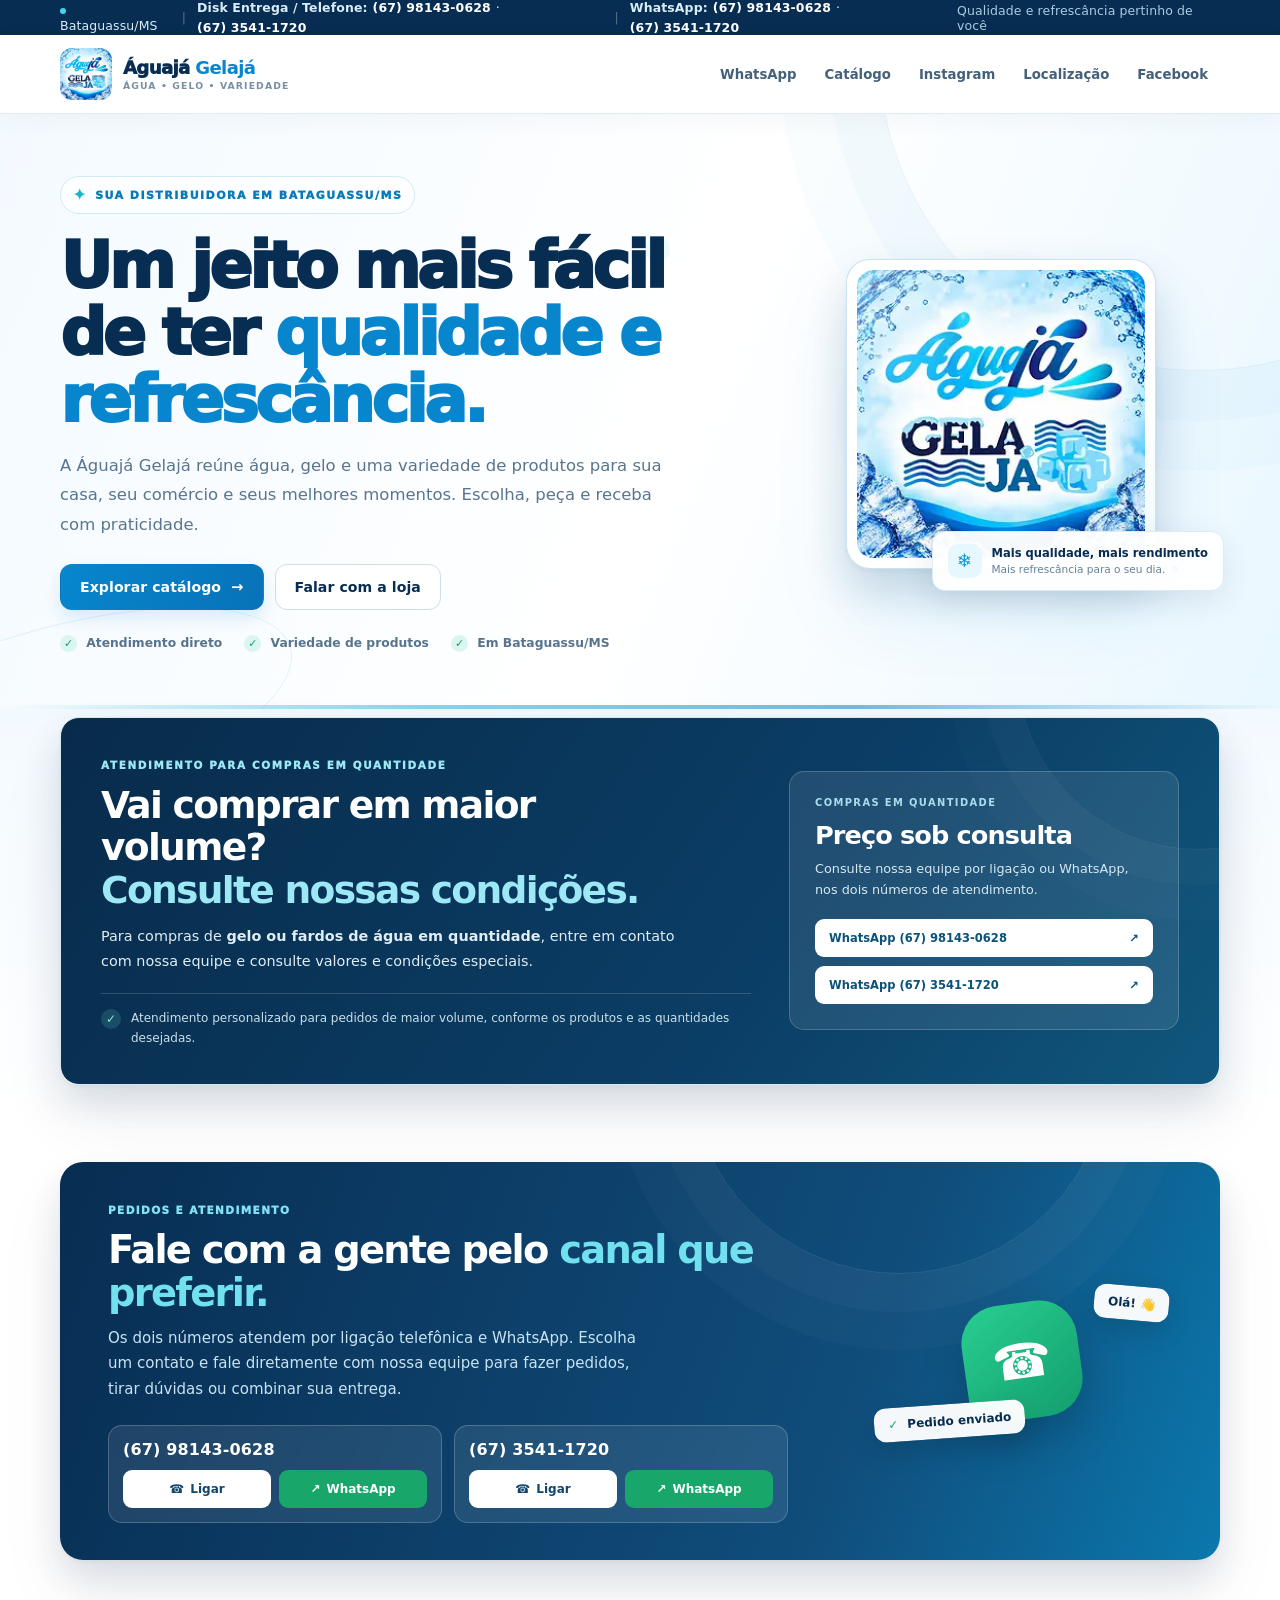
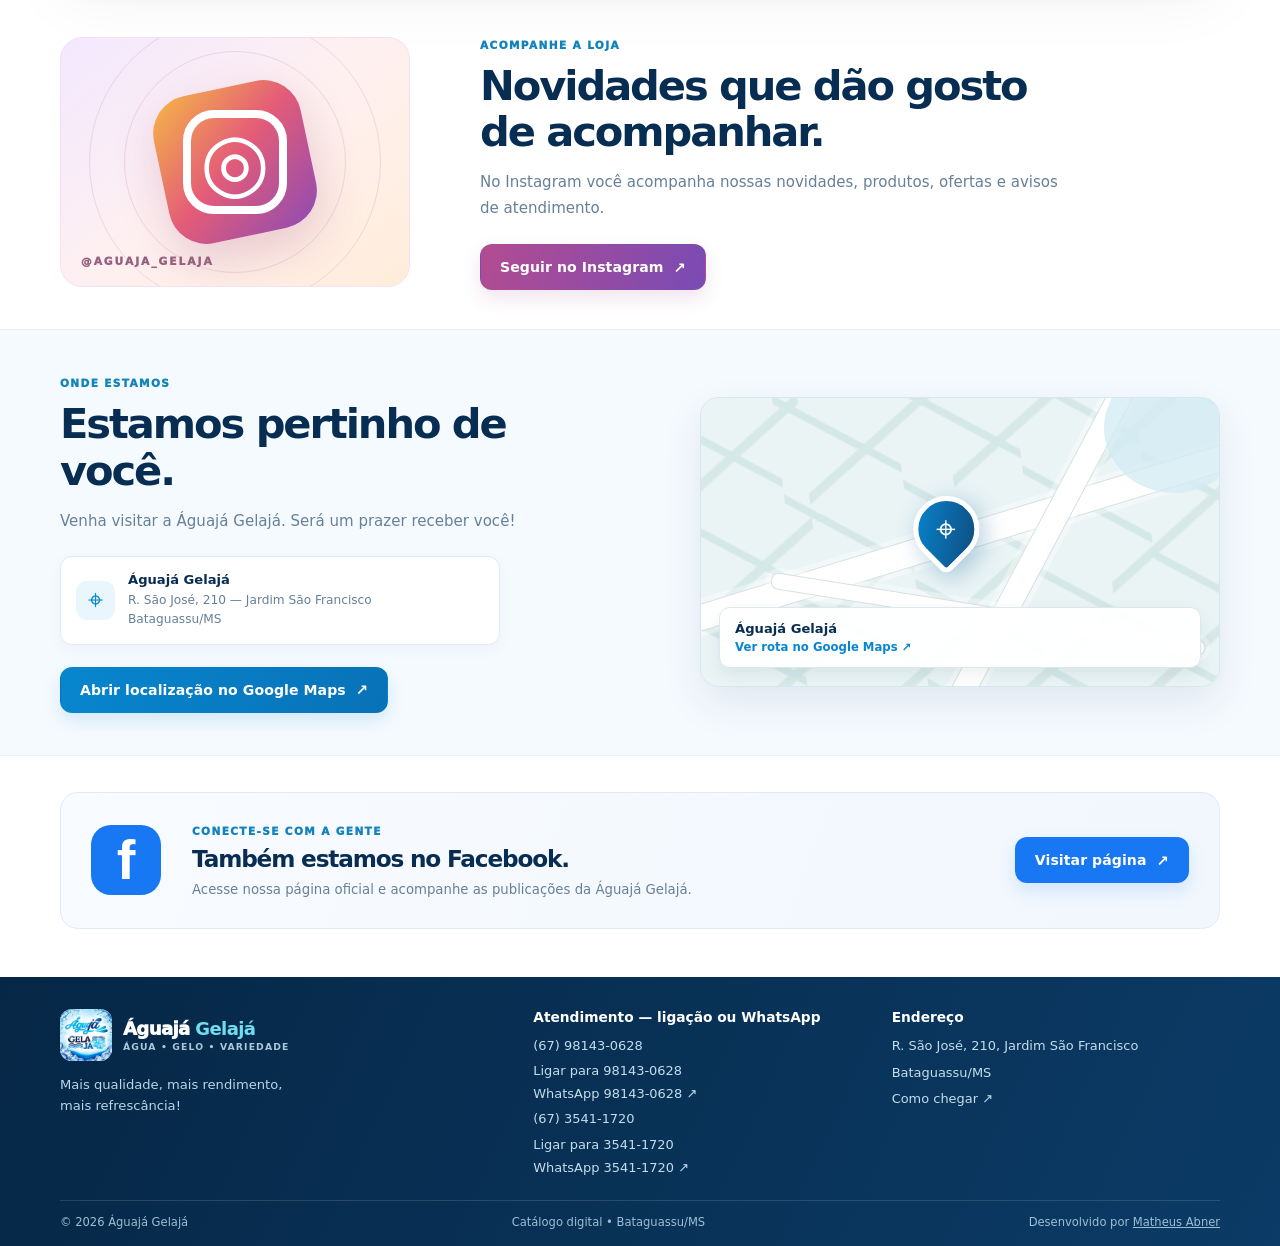
==== commit ca357813: "Adiciona credito discreto do criador no rodape" ====
--- a/index.html
+++ b/index.html
@@ -56,7 +56,7 @@
 }
 </script>
 <link rel="icon" href="assets/favicon.svg" type="image/svg+xml">
-<link rel="stylesheet" href="assets/style.css?v=20261113-photo-frame-v2">
+<link rel="stylesheet" href="assets/style.css?v=20261113-product-buttons">
 </head>
 <body>
 <div class="topbar">
@@ -258,7 +258,7 @@
     <div class="footer-column"><b>Atendimento — ligação ou WhatsApp</b><span>(67) 98143-0628</span><a href="tel:+5567981430628">Ligar para 98143-0628</a><a href="https://wa.me/5567981430628" target="_blank" rel="noopener">WhatsApp 98143-0628 ↗</a><span>(67) 3541-1720</span><a href="tel:+556735411720">Ligar para 3541-1720</a><a href="https://wa.me/556735411720" target="_blank" rel="noopener">WhatsApp 3541-1720 ↗</a></div>
     <div class="footer-column"><b>Endereço</b><span>R. São José, 210, Jardim São Francisco</span><span>Bataguassu/MS</span><a href="https://maps.app.goo.gl/HNXY2ADto111G3rm7" target="_blank" rel="noopener">Como chegar ↗</a></div>
   </div>
-  <div class="wrap footer-bottom"><span>© <span id="year"></span> Águajá Gelajá</span><span>Catálogo digital • Bataguassu/MS</span></div>
+  <div class="wrap footer-bottom"><span>© <span id="year"></span> Águajá Gelajá</span><span>Catálogo digital • Bataguassu/MS</span><span class="footer-credit">Desenvolvido por <a href="https://www.instagram.com/abner_editsproducoes?utm_source=ig_web_button_share_sheet&amp;mdxt=ZDNlZDc0MzIxNw==" target="_blank" rel="noopener noreferrer">Matheus Abner</a></span></div>
 </footer>
 
 <aside class="cart hidden" id="cart" aria-label="Seu pedido">
@@ -269,7 +269,7 @@
   <button class="button cart-send" id="send" data-phone="5567981430628">WhatsApp (67) 98143-0628 ↗</button>
   <button class="button cart-send cart-send-alt" id="sendAlt" data-phone="556735411720">WhatsApp (67) 3541-1720 ↗</button>
 </aside>
-<script src="assets/app.js?v=20261113-photo-frame-v2"></script>
+<script src="assets/app.js?v=20261113-product-buttons"></script>
 
 </body>
 </html>
--- a/assets/style.css
+++ b/assets/style.css
@@ -619,3 +619,62 @@
     padding:12px!important;
   }
 }
+
+
+/* Correção estrutural dos cartões: botão sempre dentro do próprio produto. */
+#products{
+  align-items:stretch!important;
+  grid-auto-rows:1fr!important;
+}
+#products>.card{
+  position:relative!important;
+  display:flex!important;
+  flex-direction:column!important;
+  align-self:stretch!important;
+  height:100%!important;
+  min-height:390px!important;
+  box-sizing:border-box!important;
+  overflow:visible!important;
+  transform:none!important;
+  transform-style:flat!important;
+  perspective:none!important;
+}
+#products>.card>*{
+  transform:none!important;
+}
+#products>.card>.photo{
+  flex:0 0 158px!important;
+  margin-bottom:13px!important;
+}
+#products>.card>.tag,
+#products>.card>h3,
+#products>.card>p,
+#products>.card>.price,
+#products>.card>.unit{
+  position:static!important;
+  flex-shrink:0!important;
+}
+#products>.card>p{
+  flex:1 0 auto!important;
+  min-height:0!important;
+  margin-bottom:11px!important;
+}
+#products>.card>.add{
+  position:static!important;
+  display:flex!important;
+  align-items:center!important;
+  justify-content:center!important;
+  align-self:stretch!important;
+  width:100%!important;
+  min-height:40px!important;
+  height:auto!important;
+  flex:0 0 auto!important;
+  margin:0!important;
+  transform:none!important;
+  white-space:normal!important;
+  line-height:1.3!important;
+  box-sizing:border-box!important;
+}
+@media(max-width:480px){
+  #products>.card{min-height:370px!important}
+}
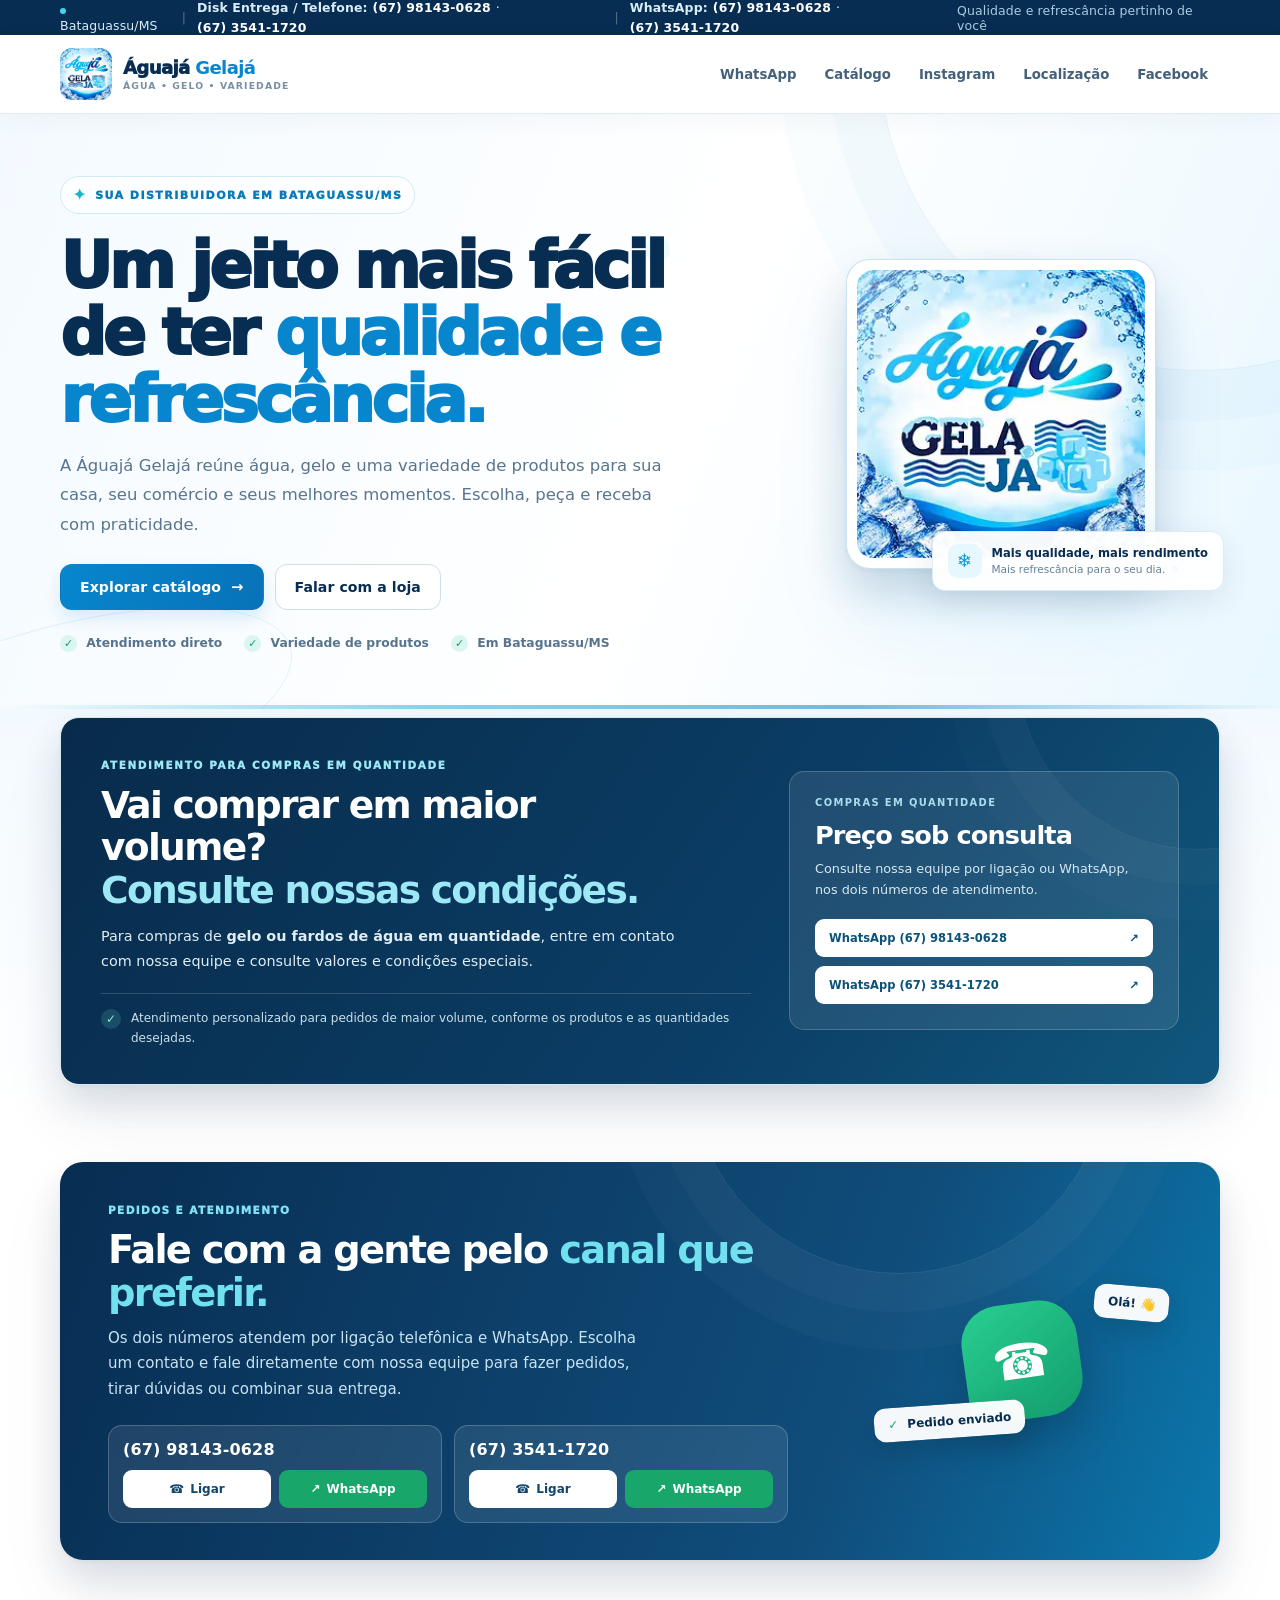
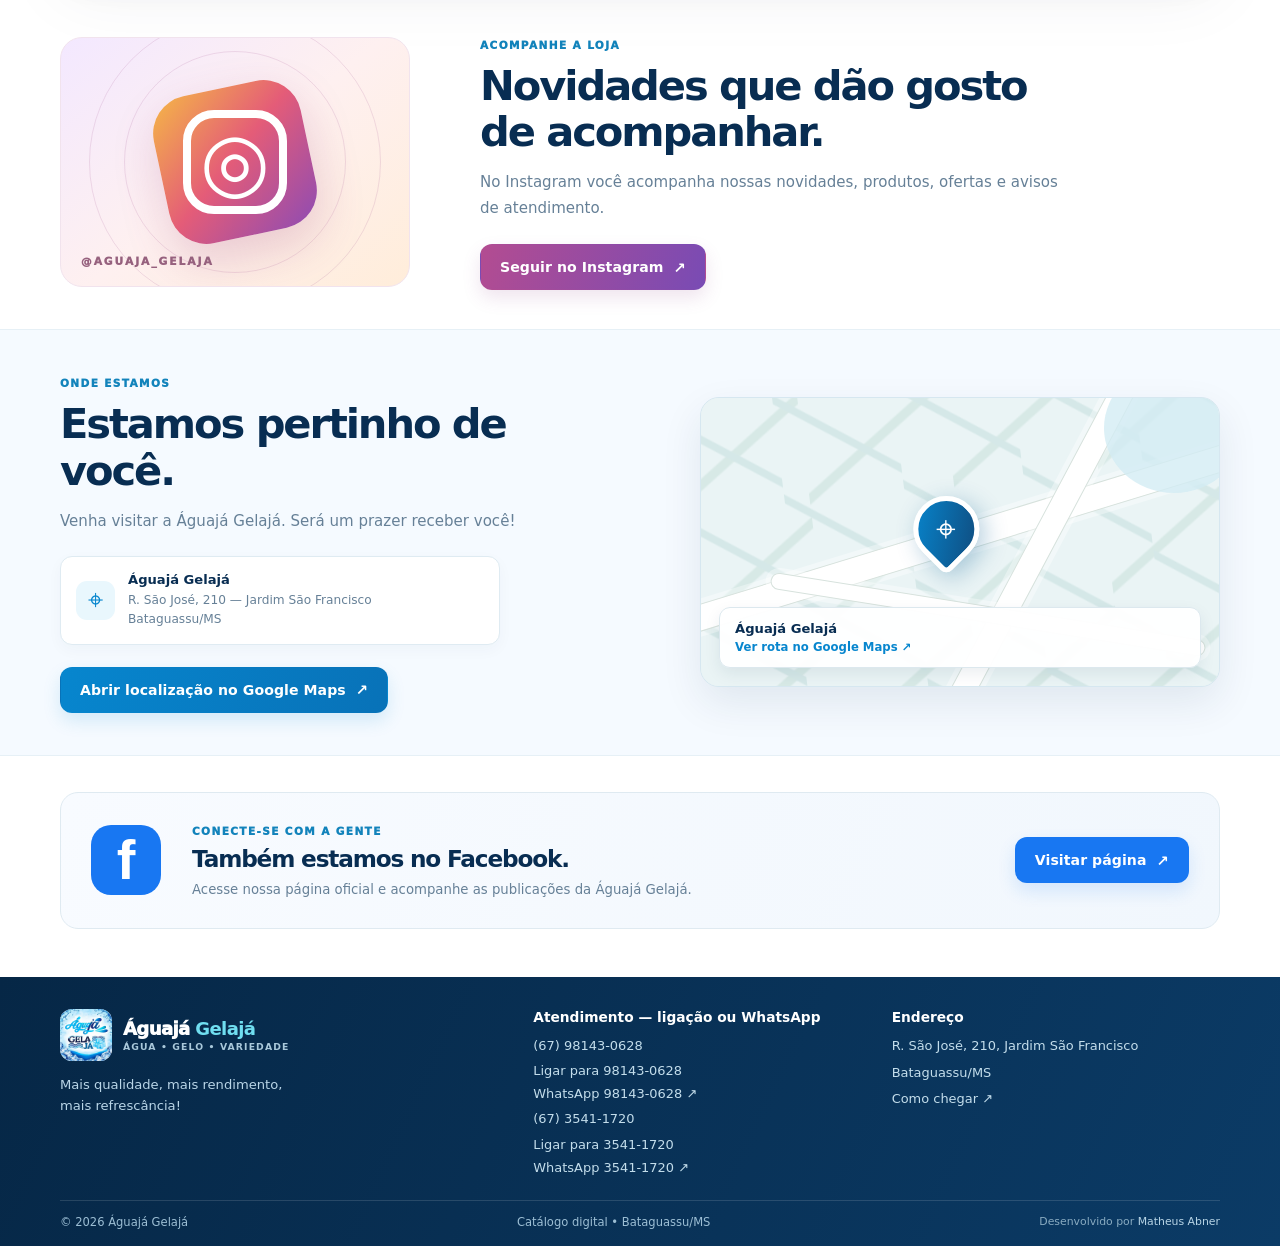
==== commit d371c7c1: "Atualiza cache do estilo do rodape" ====
--- a/index.html
+++ b/index.html
@@ -56,7 +56,7 @@
 }
 </script>
 <link rel="icon" href="assets/favicon.svg" type="image/svg+xml">
-<link rel="stylesheet" href="assets/style.css?v=20261113-product-buttons">
+<link rel="stylesheet" href="assets/style.css?v=20261113-footer-credit">
 </head>
 <body>
 <div class="topbar">
--- a/assets/style.css
+++ b/assets/style.css
@@ -678,3 +678,12 @@
 @media(max-width:480px){
   #products>.card{min-height:370px!important}
 }
+
+/* Crédito discreto do desenvolvimento no rodapé */
+.footer-credit{color:#89abc1;font-size:.68rem;white-space:nowrap}
+.footer-credit a{color:#b8d5e6;text-decoration:none;transition:color .18s ease}
+.footer-credit a:hover{color:#fff;text-decoration:underline}
+@media(max-width:700px){
+ .footer-bottom{flex-wrap:wrap;align-items:center}
+ .footer-credit{flex-basis:100%;text-align:center;padding-top:2px}
+}
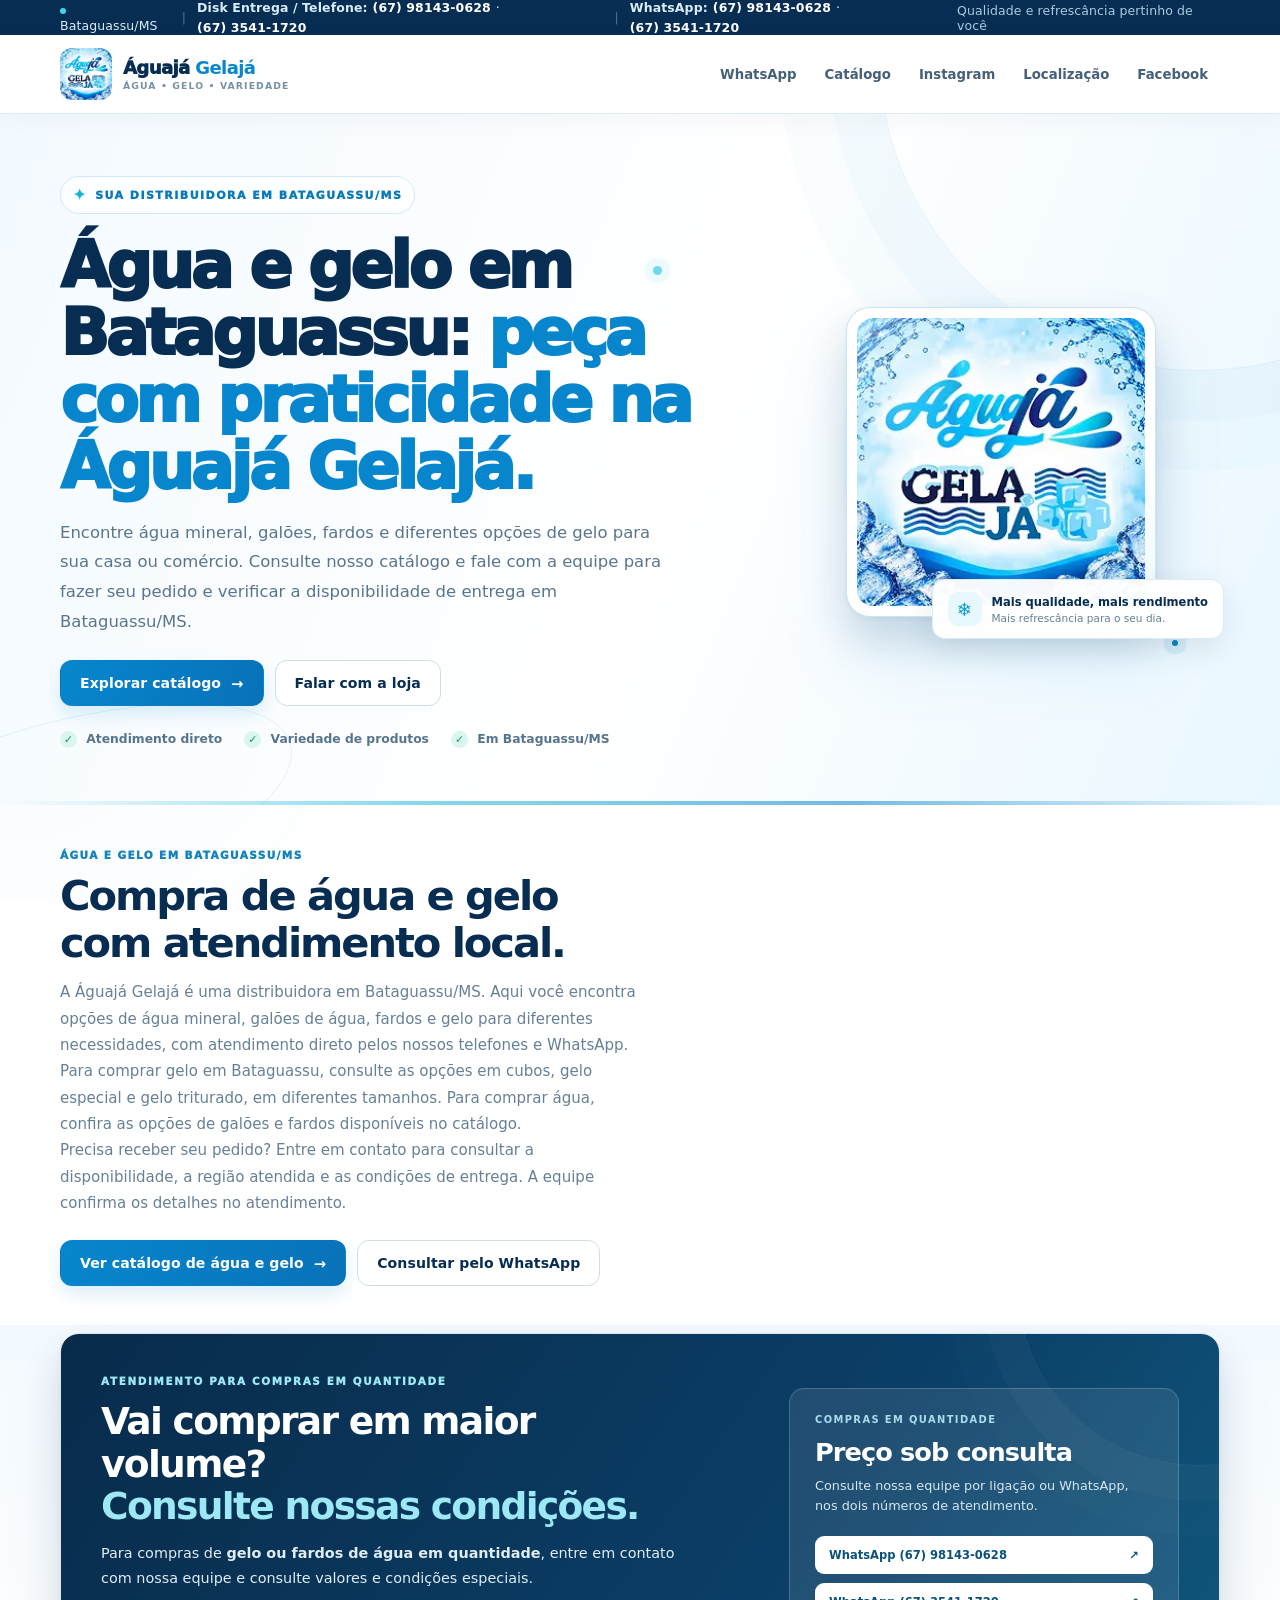
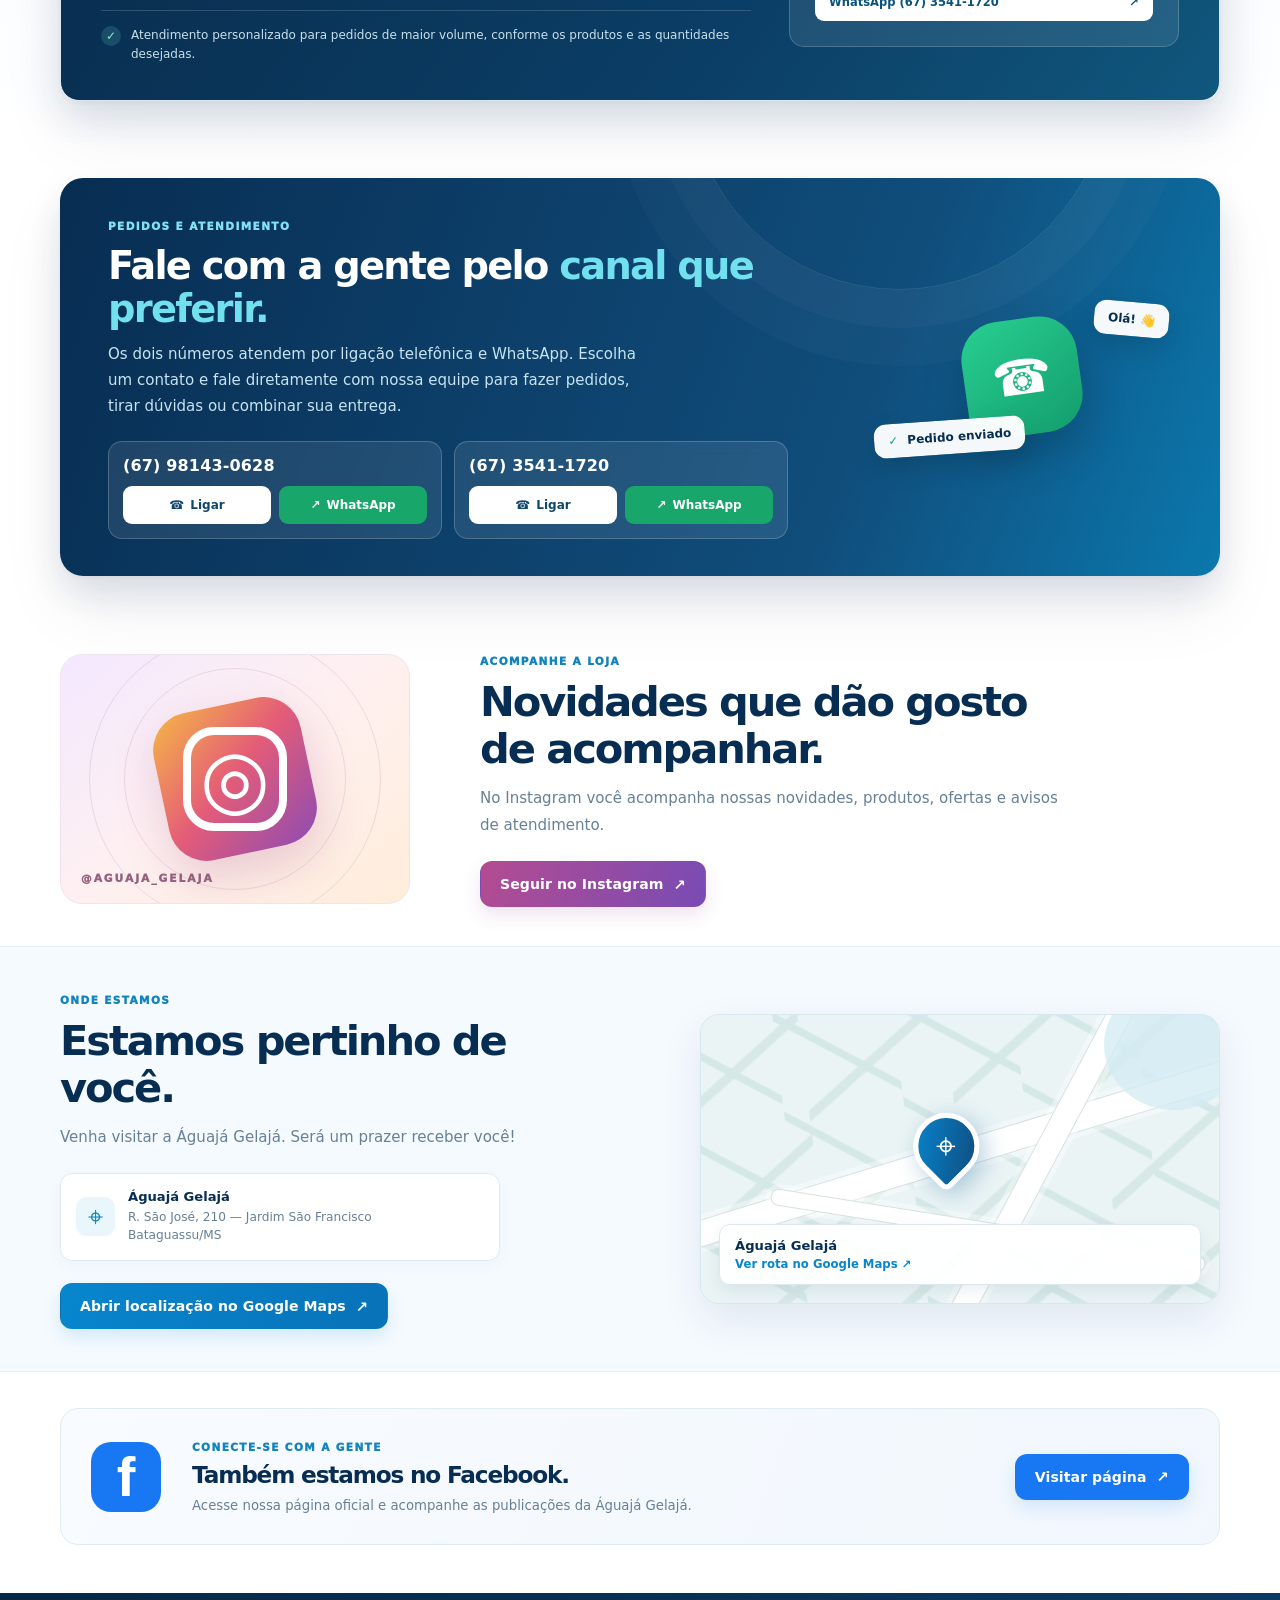
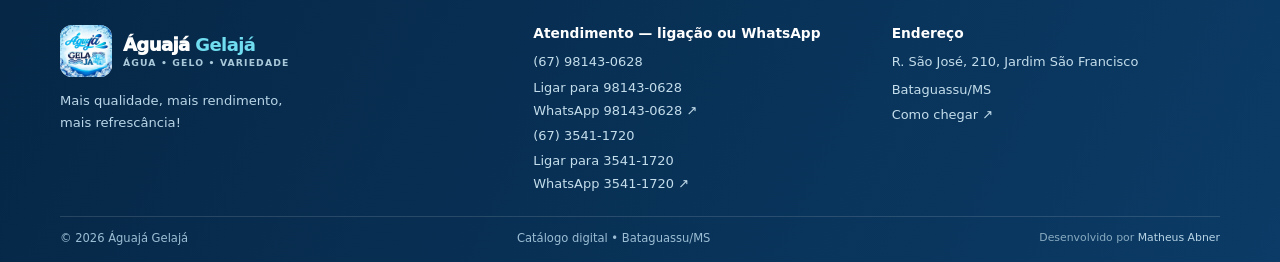
==== commit e09cad4d: "Improve local SEO for water and ice in Bataguassu" ====
--- a/index.html
+++ b/index.html
@@ -5,24 +5,26 @@
 <meta http-equiv="Content-Security-Policy" content="default-src 'self'; script-src 'self'; style-src 'self'; img-src 'self' data:; connect-src 'self'; font-src 'self' data:; object-src 'none'; base-uri 'self'; form-action 'self'; frame-src 'none'; upgrade-insecure-requests;">
 <meta name="viewport" content="width=device-width,initial-scale=1">
 <meta name="theme-color" content="#082d52">
-<meta name="description" content="Águajá Gelajá em Bataguassu/MS: distribuidora de água, gelo e variedade. Consulte nosso catálogo, faça seu pedido pelo WhatsApp ou visite nossa loja.">
+<meta name="description" content="Compre água e gelo em Bataguassu/MS com a Águajá Gelajá. Consulte opções de água mineral, gelo em cubos e triturado e peça pelo WhatsApp. Entrega a consultar.">
 <meta name="robots" content="index,follow,max-image-preview:large">
 <link rel="canonical" href="https://aguajagelaja.github.io/aguaja-gelaja-catalogo/">
 <meta property="og:locale" content="pt_BR">
 <meta property="og:type" content="website">
 <meta property="og:site_name" content="Águajá Gelajá">
-<meta property="og:title" content="Águajá Gelajá | Água, gelo e variedade em Bataguassu/MS">
-<meta property="og:description" content="Distribuidora de água, gelo e variedade em Bataguassu/MS. Confira o catálogo e peça pelo WhatsApp.">
+<meta property="og:title" content="Água e gelo em Bataguassu/MS | Águajá Gelajá">
+<meta property="og:description" content="Compre água e gelo em Bataguassu/MS. Consulte o catálogo da Águajá Gelajá e fale com a equipe pelo WhatsApp. Entrega a consultar.">
 <meta property="og:url" content="https://aguajagelaja.github.io/aguaja-gelaja-catalogo/">
 <meta name="twitter:card" content="summary">
-<title>Águajá Gelajá | Água, gelo e variedade em Bataguassu/MS</title>
+<title>Água e Gelo em Bataguassu/MS | Águajá Gelajá</title>
 <script type="application/ld+json">
 {
   "@context": "https://schema.org",
   "@type": "Store",
   "name": "Águajá Gelajá",
   "url": "https://aguajagelaja.github.io/aguaja-gelaja-catalogo/",
-  "description": "Distribuidora de água, gelo e variedade de produtos em Bataguassu, Mato Grosso do Sul.",
+  "description": "Distribuidora de água mineral, água em galões e fardos, gelo em cubos, gelo especial e gelo triturado em Bataguassu, Mato Grosso do Sul. Consulte a equipe sobre pedidos e disponibilidade de entrega.",
+  "image": "https://aguajagelaja.github.io/aguaja-gelaja-catalogo/imagens/logo-aguaja-gelaja.webp",
+  "knowsAbout": ["Venda de água mineral", "Venda de gelo em cubos", "Venda de gelo triturado", "Distribuição de água e gelo"],
   "telephone": "+55-67-98143-0628",
   "address": {
     "@type": "PostalAddress",
@@ -56,9 +58,10 @@
 }
 </script>
 <link rel="icon" href="assets/favicon.svg" type="image/svg+xml">
-<link rel="stylesheet" href="assets/style.css?v=20261113-footer-credit">
+<link rel="stylesheet" href="assets/style.css?v=20261117-loading-screen">
 </head>
 <body>
+<div class="site-loader" id="siteLoader" role="status" aria-label="Carregando Águajá Gelajá"><div class="site-loader-content"><img class="site-loader-logo" src="imagens/logo-aguaja-gelaja.webp?v=20261031-2" alt="Águajá Gelajá"><span class="site-loader-caption">Preparando seu catálogo...</span><span class="site-loader-track" aria-hidden="true"><span></span></span></div></div>
 <div class="topbar">
   <div class="wrap topbar-inner">
     <span><span class="topbar-dot"></span> Bataguassu/MS</span>
@@ -93,8 +96,8 @@
     <div class="wrap hero-grid">
       <div class="hero-copy">
         <span class="eyebrow"><span class="eyebrow-spark">✦</span> SUA DISTRIBUIDORA EM BATAGUASSU/MS</span>
-        <h1>Um jeito mais fácil de ter <span>qualidade e refrescância.</span></h1>
-        <p>A Águajá Gelajá reúne água, gelo e uma variedade de produtos para sua casa, seu comércio e seus melhores momentos. Escolha, peça e receba com praticidade.</p>
+        <h1>Água e gelo em Bataguassu: <span>peça com praticidade na Águajá Gelajá.</span></h1>
+        <p>Encontre água mineral, galões, fardos e diferentes opções de gelo para sua casa ou comércio. Consulte nosso catálogo e fale com a equipe para fazer seu pedido e verificar a disponibilidade de entrega em Bataguassu/MS.</p>
         <div class="actions">
           <a class="button" href="#catalogo" id="explorarCatalogo" aria-expanded="false">Explorar catálogo <span aria-hidden="true">→</span></a>
           <a class="button button-outline" href="#whatsapp">Falar com a loja</a>
@@ -114,6 +117,22 @@
       </div>
     </div>
     <div class="hero-bottom-line"></div>
+  </section>
+
+  <section class="section social-section local-seo-section" id="agua-e-gelo-bataguassu">
+    <div class="wrap">
+      <div class="social-copy">
+        <span class="section-kicker">ÁGUA E GELO EM BATAGUASSU/MS</span>
+        <h2>Compra de água e gelo com atendimento local.</h2>
+        <p>A Águajá Gelajá é uma distribuidora em Bataguassu/MS. Aqui você encontra opções de água mineral, galões de água, fardos e gelo para diferentes necessidades, com atendimento direto pelos nossos telefones e WhatsApp.</p>
+        <p>Para comprar gelo em Bataguassu, consulte as opções em cubos, gelo especial e gelo triturado, em diferentes tamanhos. Para comprar água, confira as opções de galões e fardos disponíveis no catálogo.</p>
+        <p>Precisa receber seu pedido? Entre em contato para consultar a disponibilidade, a região atendida e as condições de entrega. A equipe confirma os detalhes no atendimento.</p>
+        <div class="actions">
+          <a class="button" href="#catalogo" id="explorarCatalogoSeo">Ver catálogo de água e gelo <span aria-hidden="true">→</span></a>
+          <a class="button button-outline" href="https://wa.me/5567981430628?text=Ol%C3%A1!%20Quero%20consultar%20a%20compra%20e%20entrega%20de%20%C3%A1gua%20ou%20gelo%20em%20Bataguassu." target="_blank" rel="noopener">Consultar pelo WhatsApp</a>
+        </div>
+      </div>
+    </div>
   </section>
 
   <section class="wholesale-section" aria-label="Condições para compras em quantidade">
@@ -258,7 +277,7 @@
     <div class="footer-column"><b>Atendimento — ligação ou WhatsApp</b><span>(67) 98143-0628</span><a href="tel:+5567981430628">Ligar para 98143-0628</a><a href="https://wa.me/5567981430628" target="_blank" rel="noopener">WhatsApp 98143-0628 ↗</a><span>(67) 3541-1720</span><a href="tel:+556735411720">Ligar para 3541-1720</a><a href="https://wa.me/556735411720" target="_blank" rel="noopener">WhatsApp 3541-1720 ↗</a></div>
     <div class="footer-column"><b>Endereço</b><span>R. São José, 210, Jardim São Francisco</span><span>Bataguassu/MS</span><a href="https://maps.app.goo.gl/HNXY2ADto111G3rm7" target="_blank" rel="noopener">Como chegar ↗</a></div>
   </div>
-  <div class="wrap footer-bottom"><span>© <span id="year"></span> Águajá Gelajá</span><span>Catálogo digital • Bataguassu/MS</span><span class="footer-credit">Desenvolvido por <a href="https://www.instagram.com/abner_editsproducoes?utm_source=ig_web_button_share_sheet&amp;mdxt=ZDNlZDc0MzIxNw==" target="_blank" rel="noopener noreferrer">Matheus Abner</a></span></div>
+  <div class="wrap footer-bottom"><span>© <span id="year"></span> Águajá Gelajá</span><span>Catálogo digital • Bataguassu/MS</span><span class="footer-credit">Desenvolvido por <a href="https://www.instagram.com/abner_producoes?utm_source=ig_web_button_share_sheet&amp;srtk=ZDNlZDc0MzIxNw==" target="_blank" rel="noopener noreferrer">Matheus Abner</a></span></div>
 </footer>
 
 <aside class="cart hidden" id="cart" aria-label="Seu pedido">
@@ -269,7 +288,7 @@
   <button class="button cart-send" id="send" data-phone="5567981430628">WhatsApp (67) 98143-0628 ↗</button>
   <button class="button cart-send cart-send-alt" id="sendAlt" data-phone="556735411720">WhatsApp (67) 3541-1720 ↗</button>
 </aside>
-<script src="assets/app.js?v=20261113-product-buttons"></script>
+<script src="assets/app.js?v=20261117-loading-screen"></script>
 
 </body>
 </html>
--- a/assets/style.css
+++ b/assets/style.css
@@ -687,3 +687,20 @@
  .footer-bottom{flex-wrap:wrap;align-items:center}
  .footer-credit{flex-basis:100%;text-align:center;padding-top:2px}
 }
+
+
+/* Tela de carregamento inicial */
+.site-loader{
+  position:fixed;inset:0;z-index:9999;display:grid;place-items:center;
+  padding:24px;background:linear-gradient(145deg,#f4fbff 0%,#fff 52%,#e9f7ff 100%);
+  opacity:1;visibility:visible;transition:opacity .35s ease,visibility .35s ease;
+}
+.site-loader.is-hidden{opacity:0;visibility:hidden;pointer-events:none}
+.site-loader-content{width:min(260px,72vw);display:flex;flex-direction:column;align-items:center;gap:20px}
+.site-loader-logo{display:block;width:100%;height:auto;max-height:230px;object-fit:contain;animation:loader-breathe 1.8s ease-in-out infinite}
+.site-loader-caption{color:#426783;font-size:.88rem;font-weight:800;letter-spacing:.025em;text-align:center}
+.site-loader-track{display:block;width:148px;height:4px;overflow:hidden;border-radius:99px;background:#dceef7}
+.site-loader-track>span{display:block;width:42%;height:100%;border-radius:inherit;background:linear-gradient(90deg,#0786ce,#20b8dc);animation:loader-progress 1.15s ease-in-out infinite}
+@keyframes loader-breathe{0%,100%{transform:scale(.98);opacity:.9}50%{transform:scale(1.02);opacity:1}}
+@keyframes loader-progress{0%{transform:translateX(-110%)}100%{transform:translateX(250%)}}
+@media(prefers-reduced-motion:reduce){.site-loader-logo,.site-loader-track>span{animation:none}.site-loader{transition:none}}
